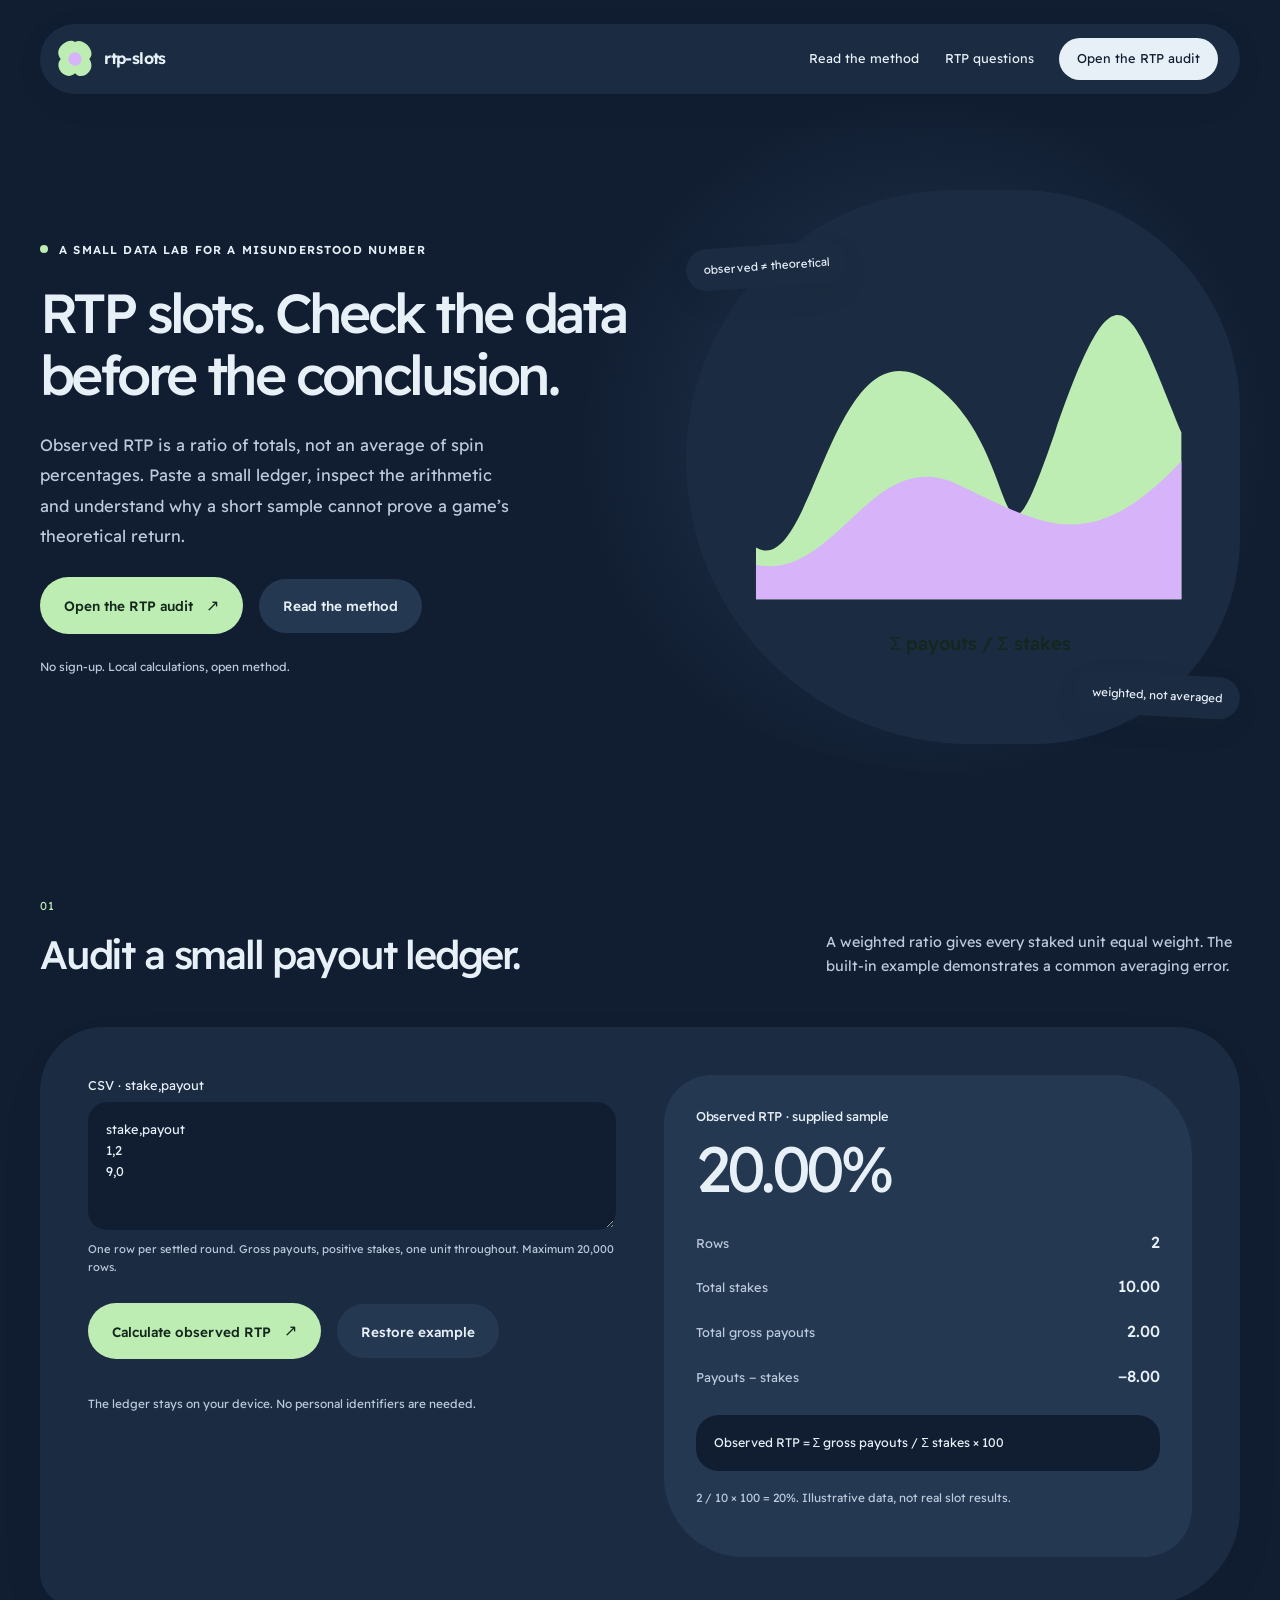
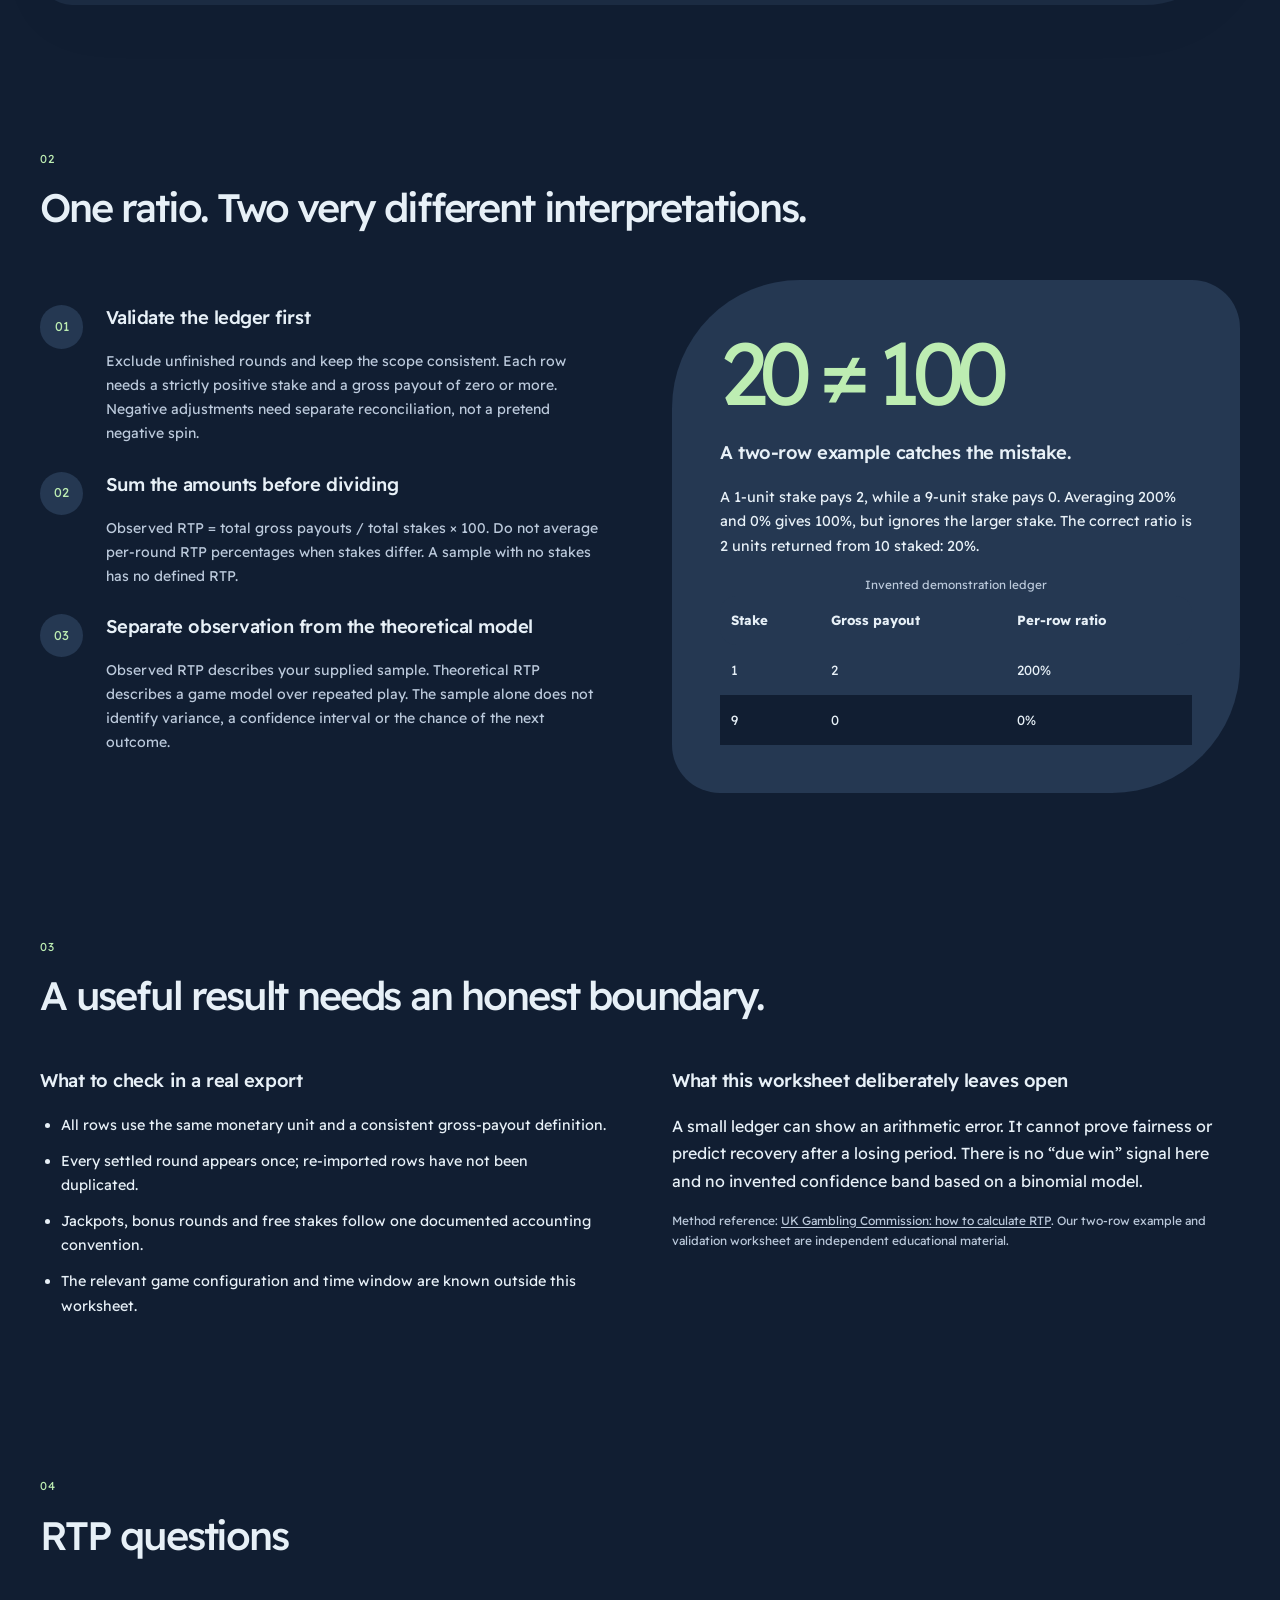
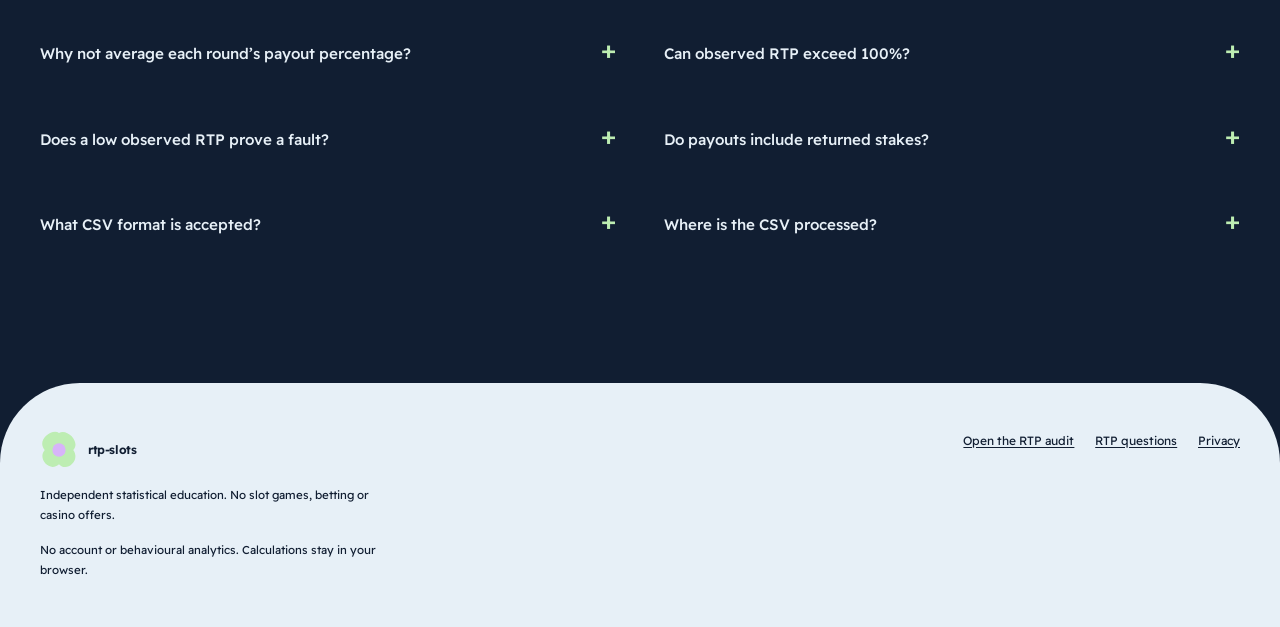
==== index.html @ 898cb37a "Publish reviewed single-page site with local tools and verification" ====
<!doctype html><html lang="en" dir="ltr"><head><meta charset="utf-8"><meta name="viewport" content="width=device-width,initial-scale=1"><meta http-equiv="Content-Security-Policy" content="default-src &#39;none&#39;; script-src &#39;self&#39; &#39;sha256-+g6lCMVVNf0YuOp+1z63fb2bAWwfDIw5YelXa33wxA0=&#39; &#39;sha256-7JOv/dy1oI9KAhmXcs/cuJYBUe6dp3w0Yilwftc6ogU=&#39;; style-src &#39;self&#39; &#39;unsafe-inline&#39;; img-src &#39;self&#39; data:; font-src &#39;self&#39;; connect-src &#39;none&#39;; frame-src https://playgama.com; base-uri &#39;none&#39;; form-action &#39;none&#39;; object-src &#39;none&#39;; upgrade-insecure-requests"><meta name="referrer" content="strict-origin-when-cross-origin"><title>RTP slots. Check the data before the conclusion.</title><meta name="description" content="Calculate observed slot RTP from stake and gross payout CSV data. A local weighted-return audit with validation, a worked example and clear limits."><meta name="robots" content="index,follow,max-image-preview:large"><meta name="theme-color" content="#111e32"><link rel="canonical" href="https://bonsaionlinecas-sys.github.io/rtp-slots/"><meta property="og:type" content="website"><meta property="og:title" content="RTP slots. Check the data before the conclusion."><meta property="og:description" content="Calculate observed slot RTP from stake and gross payout CSV data. A local weighted-return audit with validation, a worked example and clear limits."><meta property="og:url" content="https://bonsaionlinecas-sys.github.io/rtp-slots/"><meta property="og:site_name" content="rtp-slots"><meta property="og:locale" content="en"><meta property="og:image" content="https://bonsaionlinecas-sys.github.io/rtp-slots/assets/social.png"><meta property="og:image:width" content="1200"><meta property="og:image:height" content="630"><meta name="twitter:card" content="summary_large_image"><meta name="twitter:title" content="RTP slots. Check the data before the conclusion."><meta name="twitter:description" content="Calculate observed slot RTP from stake and gross payout CSV data. A local weighted-return audit with validation, a worked example and clear limits."><meta name="twitter:image" content="https://bonsaionlinecas-sys.github.io/rtp-slots/assets/social.png"><link rel="icon" type="image/svg+xml" href="./assets/icon.svg"><link rel="preload" href="./assets/readex-pro.ttf" as="font" type="font/ttf" crossorigin><link rel="stylesheet" href="./assets/style.css"><script type="application/ld+json">{"@context":"https://schema.org","@graph":[{"@type":"WebSite","@id":"https://bonsaionlinecas-sys.github.io/rtp-slots/#website","url":"https://bonsaionlinecas-sys.github.io/rtp-slots/","name":"rtp-slots","inLanguage":"en"},{"@type":"WebPage","@id":"https://bonsaionlinecas-sys.github.io/rtp-slots/#page","url":"https://bonsaionlinecas-sys.github.io/rtp-slots/","name":"RTP slots. Check the data before the conclusion.","description":"Calculate observed slot RTP from stake and gross payout CSV data. A local weighted-return audit with validation, a worked example and clear limits.","isPartOf":{"@id":"https://bonsaionlinecas-sys.github.io/rtp-slots/#website"},"inLanguage":"en","about":{"@type":"Thing","name":"RTP slots"}},{"@type":"FAQPage","@id":"https://bonsaionlinecas-sys.github.io/rtp-slots/#faq","url":"https://bonsaionlinecas-sys.github.io/rtp-slots/#faq","inLanguage":"en","mainEntity":[{"@type":"Question","name":"Why not average each round’s payout percentage?","acceptedAnswer":{"@type":"Answer","text":"Because stakes may differ. A 1-unit stake returning 2 and a 9-unit stake returning 0 produce an overall RTP of 2/10 = 20%. The unweighted average of 200% and 0% would incorrectly report 100%."}},{"@type":"Question","name":"Can observed RTP exceed 100%?","acceptedAnswer":{"@type":"Answer","text":"Yes. A sample can return more than was staked. That is an observed sample result and does not prove a game has a theoretical return above 100%."}},{"@type":"Question","name":"Does a low observed RTP prove a fault?","acceptedAnswer":{"@type":"Answer","text":"No. Sample size, payout variance, completeness and the applicable rules matter. This worksheet reports arithmetic only; it does not certify a game or estimate its underlying probability distribution."}},{"@type":"Question","name":"Do payouts include returned stakes?","acceptedAnswer":{"@type":"Answer","text":"Use gross payouts, including any returned stake where applicable. Mixing gross payouts and profit-only figures creates inconsistent results. Do not add deposits or withdrawals to this ledger."}},{"@type":"Question","name":"What CSV format is accepted?","acceptedAnswer":{"@type":"Answer","text":"The exact header is stake,payout followed by one positive stake and one non-negative gross payout per row. Use a period as the decimal separator and commas between fields. Quotes around fields are supported. Up to 20,000 rows and 1 MB of text."}},{"@type":"Question","name":"Where is the CSV processed?","acceptedAnswer":{"@type":"Answer","text":"Entirely in the browser. There is no file upload, account, analytics or transfer of your ledger. Do not include names or account identifiers; the tool only needs the two numeric columns."}}]}]}</script><script id="site-config" type="application/json">{"slug":"rtp-slots","type":"rtp","locale":"en-GB","rtl":false,"t":{"invalid":"Check the CSV: exact header stake,payout; two numbers per row; stake > 0; payout ≥ 0; decimal point; maximum 20,000 rows and 1 MB."}}</script><script type="module" src="./assets/app.mjs"></script></head><body class="theme-night"><a class="skip" href="#main">Skip to content</a><header class="site-header wrap"><div class="header-inner"><a class="brand" href="https://bonsaionlinecas-sys.github.io/rtp-slots/" aria-label="rtp-slots"><svg viewBox="0 0 40 40" aria-hidden="true"><path fill="var(--accent)" d="M20 2C29-3 43 12 35 20c8 11-7 24-15 15C10 44-3 29 5 20-4 10 12-3 20 2Z"/><circle cx="20" cy="20" r="7" fill="var(--pop)"/></svg><span dir="ltr">rtp-slots</span></a><nav aria-label="Navigation"><a href="#method">Read the method</a><a href="#faq">RTP questions</a><a href="#tool">Open the RTP audit</a></nav></div></header><main id="main" class="wrap"><section class="hero" aria-labelledby="page-title"><div class="hero-copy"><p class="eyebrow">A small data lab for a misunderstood number</p><h1 id="page-title">RTP slots. Check the data before the conclusion.</h1><p class="lead">Observed RTP is a ratio of totals, not an average of spin percentages. Paste a small ledger, inspect the arithmetic and understand why a short sample cannot prove a game’s theoretical return.</p><div class="actions"><a class="button" href="#tool">Open the RTP audit</a><a class="ghost" href="#method">Read the method</a></div><p class="micro hero-note">No sign-up. Local calculations, open method.</p></div><div class="hero-art"><svg class="orbit" viewBox="0 0 440 440" aria-hidden="true"><path class="petal" d="M30 270C-10 180 70 15 210 45S450 170 385 300S90 440 30 270Z"/><path fill="var(--accent)" d="M40 290C90 320 105 90 190 145S245 350 300 190S365 80 410 190L410 335H40Z"/><path fill="var(--pop)" d="M40 305C110 320 140 200 215 235S330 300 410 215L410 335H40Z"/><text class="digit" x="235" y="375" style="font-size:16px">Σ payouts / Σ stakes</text></svg><div class="art-label top">observed ≠ theoretical</div><div class="art-label bottom">weighted, not averaged</div></div></section><section class="section" id="tool"><div class="section-intro"><div><span class="section-no">01</span><h2>Audit a small payout ledger.</h2></div><p>A weighted ratio gives every staked unit equal weight. The built-in example demonstrates a common averaging error.</p></div><div class="workbench"><form id="rtp-form" class="tool-form"><label><span>CSV · stake,payout</span><textarea id="csv" name="csv" spellcheck="false" maxlength="1000000" aria-describedby="csv-hint">stake,payout
1,2
9,0</textarea><small id="csv-hint">One row per settled round. Gross payouts, positive stakes, one unit throughout. Maximum 20,000 rows.</small></label><div class="actions"><button class="button" type="submit">Calculate observed RTP</button><button class="ghost" id="csv-example" type="button">Restore example</button></div><p id="error" class="error" role="alert"></p><p class="micro">The ledger stays on your device. No personal identifiers are needed.</p></form><div class="result" aria-live="polite"><h3>Observed RTP · supplied sample</h3><div class="big-number" id="main-value">20.00%</div><dl id="result-ledger"><div><dt>Rows</dt><dd>2</dd></div><div><dt>Total stakes</dt><dd>10.00</dd></div><div><dt>Total gross payouts</dt><dd>2.00</dd></div><div><dt>Payouts − stakes</dt><dd>−8.00</dd></div></dl><div class="formula">Observed RTP = Σ gross payouts / Σ stakes × 100</div><p class="micro" id="result-note">2 / 10 × 100 = 20%. Illustrative data, not real slot results.</p></div></div></section><section class="section" id="method"><div class="section-intro"><div><span class="section-no">02</span><h2>One ratio. Two very different interpretations.</h2></div></div><div class="two-col"><ol class="step-list"><li><h3>Validate the ledger first</h3><p>Exclude unfinished rounds and keep the scope consistent. Each row needs a strictly positive stake and a gross payout of zero or more. Negative adjustments need separate reconciliation, not a pretend negative spin.</p></li><li><h3>Sum the amounts before dividing</h3><p>Observed RTP = total gross payouts / total stakes × 100. Do not average per-round RTP percentages when stakes differ. A sample with no stakes has no defined RTP.</p></li><li><h3>Separate observation from the theoretical model</h3><p>Observed RTP describes your supplied sample. Theoretical RTP describes a game model over repeated play. The sample alone does not identify variance, a confidence interval or the chance of the next outcome.</p></li></ol><aside class="editorial"><div class="quote-number">20 ≠ 100</div><h3>A two-row example catches the mistake.</h3><p>A 1-unit stake pays 2, while a 9-unit stake pays 0. Averaging 200% and 0% gives 100%, but ignores the larger stake. The correct ratio is 2 units returned from 10 staked: 20%.</p><div class="ledger"><table><caption class="micro">Invented demonstration ledger</caption><thead><tr><th>Stake</th><th>Gross payout</th><th>Per-row ratio</th></tr></thead><tbody><tr><td>1</td><td>2</td><td>200%</td></tr><tr><td>9</td><td>0</td><td>0%</td></tr></tbody></table></div></aside></div></section><section class="section" id="reading"><div class="section-intro"><div><span class="section-no">03</span><h2>A useful result needs an honest boundary.</h2></div></div><div class="two-col"><div><h3>What to check in a real export</h3><ul class="plain-list"><li>All rows use the same monetary unit and a consistent gross-payout definition.</li><li>Every settled round appears once; re-imported rows have not been duplicated.</li><li>Jackpots, bonus rounds and free stakes follow one documented accounting convention.</li><li>The relevant game configuration and time window are known outside this worksheet.</li></ul></div><div><h3>What this worksheet deliberately leaves open</h3><p>A small ledger can show an arithmetic error. It cannot prove fairness or predict recovery after a losing period. There is no “due win” signal here and no invented confidence band based on a binomial model.</p><p class="source">Method reference: <a href="https://www.gamblingcommission.gov.uk/authorities/codes-of-practice/guide/page/how-to-calculate-return-to-player-rtp" rel="noopener noreferrer">UK Gambling Commission: how to calculate RTP</a>. Our two-row example and validation worksheet are independent educational material.</p></div></div></section><section class="section" id="faq"><div class="section-intro"><div><span class="section-no">04</span><h2>RTP questions</h2></div></div><div class="faq-list"><details><summary>Why not average each round’s payout percentage?</summary><p>Because stakes may differ. A 1-unit stake returning 2 and a 9-unit stake returning 0 produce an overall RTP of 2/10 = 20%. The unweighted average of 200% and 0% would incorrectly report 100%.</p></details><details><summary>Can observed RTP exceed 100%?</summary><p>Yes. A sample can return more than was staked. That is an observed sample result and does not prove a game has a theoretical return above 100%.</p></details><details><summary>Does a low observed RTP prove a fault?</summary><p>No. Sample size, payout variance, completeness and the applicable rules matter. This worksheet reports arithmetic only; it does not certify a game or estimate its underlying probability distribution.</p></details><details><summary>Do payouts include returned stakes?</summary><p>Use gross payouts, including any returned stake where applicable. Mixing gross payouts and profit-only figures creates inconsistent results. Do not add deposits or withdrawals to this ledger.</p></details><details><summary>What CSV format is accepted?</summary><p>The exact header is stake,payout followed by one positive stake and one non-negative gross payout per row. Use a period as the decimal separator and commas between fields. Quotes around fields are supported. Up to 20,000 rows and 1 MB of text.</p></details><details><summary>Where is the CSV processed?</summary><p>Entirely in the browser. There is no file upload, account, analytics or transfer of your ledger. Do not include names or account identifiers; the tool only needs the two numeric columns.</p></details></div></section></main><footer class="site-footer"><div class="wrap footer-inner"><div><a class="brand" href="https://bonsaionlinecas-sys.github.io/rtp-slots/"><svg viewBox="0 0 40 40" aria-hidden="true"><path fill="var(--accent)" d="M20 2C29-3 43 12 35 20c8 11-7 24-15 15C10 44-3 29 5 20-4 10 12-3 20 2Z"/><circle cx="20" cy="20" r="7" fill="var(--pop)"/></svg><span dir="ltr">rtp-slots</span></a><p style="margin-top:1rem">Independent statistical education. No slot games, betting or casino offers.</p><p id="site-privacy">No account or behavioural analytics. Calculations stay in your browser.</p></div><div class="footer-links"><a href="#tool">Open the RTP audit</a><a href="#faq">RTP questions</a><a href="#site-privacy">Privacy</a></div></div></footer></body></html>
---- assets/style.css ----
@font-face{font-family:Readex;src:url('./readex-pro.ttf') format('truetype');font-weight:100 900;font-display:swap}
html,body{overflow-x:clip}.orbit .digit.center-digit,.orbit .digit[data-node=E]{fill:var(--ink)}#operations{white-space:pre-line}
:root{--paper:#f7f3ed;--ink:#242c29;--accent:#5838ac;--soft:#e2d8f7;--pop:#c8e77f;--panel:#fffdf8;--muted:#555d58;--on-accent:#fff;--radius:3.4rem}*{box-sizing:border-box}html{scroll-behavior:smooth;scroll-padding-top:7rem}body{margin:0;background:var(--paper);color:var(--ink);font-family:Readex,Arial,sans-serif;font-size:16px;line-height:1.7;overflow-wrap:anywhere}button,input,textarea,select{font:inherit}button,a,input,textarea,select{-webkit-tap-highlight-color:transparent}button,a{touch-action:manipulation}a{color:inherit;text-underline-offset:.2em}button{cursor:pointer}img,svg{max-width:100%}img{height:auto}button:disabled{cursor:default}input,textarea,select{width:100%;background:var(--paper);border:2px solid transparent;border-radius:1.2rem;padding:.9rem 1rem;color:var(--ink);min-height:3.2rem}input:focus,textarea:focus,select:focus{outline:3px solid var(--accent);outline-offset:3px}input[aria-invalid=true],textarea[aria-invalid=true]{border-color:#af173c}textarea{resize:vertical;min-height:8rem;line-height:1.65}a:focus-visible,button:focus-visible,summary:focus-visible{outline:3px solid var(--accent);outline-offset:5px}::selection{background:var(--pop);color:var(--ink)}[hidden]{display:none!important}.skip{position:fixed;top:0;inset-inline-start:1rem;z-index:30;background:var(--ink);color:var(--paper);padding:1rem;border-radius:0 0 1rem 1rem;transform:translateY(-120%)}.skip:focus{transform:none}.wrap{width:min(1280px,calc(100% - 5rem));margin-inline:auto}.site-header{padding-top:1.5rem;position:relative;z-index:10}.header-inner{display:flex;align-items:center;justify-content:space-between;gap:2rem;background:var(--panel);border-radius:4rem;padding:.85rem 1.4rem .85rem 1rem;box-shadow:0 8px 45px #1b232108}.brand{display:flex;align-items:center;gap:.65rem;text-decoration:none;font-size:1rem;letter-spacing:-.04em;font-weight:650;white-space:nowrap}.brand svg{width:38px;height:38px;flex:none}.site-header nav{display:flex;align-items:center;gap:1.6rem;font-size:.8rem}.site-header nav a{text-decoration:none}.site-header nav a:last-child{background:var(--ink);color:var(--paper);border-radius:3rem;padding:.65rem 1.1rem}.hero{position:relative;padding:6rem 0 5rem;display:grid;grid-template-columns:1.08fr 1fr;align-items:center;gap:3rem;isolation:isolate}.hero:before{content:'';position:absolute;width:58%;height:95%;inset-block-start:0;inset-inline-end:-2rem;background:var(--soft);border-radius:40% 60% 32% 68%/59% 39% 61% 41%;z-index:-1;transform:rotate(-7deg)}.eyebrow{font-size:.72rem;letter-spacing:.1em;text-transform:uppercase;font-weight:600;display:flex;gap:.7rem;align-items:center;margin:0 0 1.4rem}.eyebrow:before{content:'';width:.5rem;height:.5rem;background:var(--accent);border-radius:50%;flex:none}h1,h2,h3,p{margin-block-start:0}h1{font-weight:500;font-size:clamp(2.4rem,4.3vw,4.5rem);line-height:1.13;letter-spacing:-.065em;margin-bottom:1.5rem}h2{font-size:clamp(1.9rem,3.1vw,3.05rem);line-height:1.2;font-weight:500;letter-spacing:-.055em;margin-bottom:1rem}h3{font-size:1.15rem;line-height:1.45;font-weight:550;letter-spacing:-.025em}p{margin-bottom:1rem}.lead{font-size:1.03rem;color:var(--muted);max-width:48ch;line-height:1.85}.button,.ghost{display:inline-flex;justify-content:center;align-items:center;gap:.8rem;min-height:3.4rem;border-radius:4rem;padding:.9rem 1.5rem;text-decoration:none;border:0;font-size:.85rem;font-weight:550;transition:transform .18s,box-shadow .18s}.button{background:var(--accent);color:var(--on-accent)}.button:after{content:'↗';font-size:1.2em}.button:hover,.ghost:hover{transform:translateY(-2px);box-shadow:0 7px 20px #19272015}.ghost{background:var(--soft);color:var(--ink)}.actions{display:flex;align-items:center;flex-wrap:wrap;gap:1rem;margin-top:1.6rem}.micro{font-size:.74rem;color:var(--muted);line-height:1.8}.hero-note{margin-top:1.4rem;max-width:46ch}.hero-art{position:relative;min-height:360px;display:grid;place-items:center;direction:ltr}.orbit{width:100%;overflow:visible}.orbit .petal{fill:var(--panel);opacity:.68}.orbit .curve{fill:none;stroke:var(--accent);stroke-width:1.5;opacity:.3}.orbit .node{fill:var(--accent)}.orbit .digit{font:500 24px Readex,Arial;fill:var(--on-accent);text-anchor:middle;dominant-baseline:middle}.orbit .dot{fill:var(--pop)}.art-label{position:absolute;background:var(--panel);border-radius:2rem;padding:.7rem 1.1rem;font-size:.72rem;box-shadow:0 10px 35px #15231e0b;max-width:19rem}.art-label.top{top:10%;left:0;transform:rotate(-4deg)}.art-label.bottom{bottom:5%;right:0;transform:rotate(3deg)}.section{padding-block:4.5rem;scroll-margin-top:4rem}.section-intro{display:flex;align-items:flex-end;justify-content:space-between;gap:2rem;margin-bottom:2rem}.section-intro p{max-width:46ch;font-size:.9rem;color:var(--muted)}.section-no{color:var(--accent);font-size:.72rem;display:block;margin-bottom:1rem;letter-spacing:.12em}.workbench{background:var(--panel);border-radius:4rem 4rem 6rem 2rem;padding:3rem;display:grid;grid-template-columns:1fr 1fr;gap:3rem;box-shadow:0 20px 70px #1b232106}.tool-form{align-self:start}.tool-form .fields{display:grid;grid-template-columns:1fr 1fr;gap:1rem}label{display:block;font-size:.8rem;line-height:1.6}label span{display:block;margin-bottom:.45rem}label small{display:block;color:var(--muted);font-size:.7rem;margin-top:.35rem}.wide{grid-column:1/-1}.tool-form>label{margin-bottom:1.2rem}.error{color:#a3153c;font-size:.83rem;min-height:1.6em;margin-top:.8rem;margin-bottom:0}.result{background:var(--soft);border-radius:3rem 5rem 3rem 5rem;padding:2rem;align-self:stretch;min-width:0}.result h3{font-size:.8rem;font-weight:450;margin-bottom:.5rem}.big-number{font-size:clamp(2.6rem,5vw,4.8rem);line-height:1.1;letter-spacing:-.07em;margin-bottom:1rem;font-variant-numeric:tabular-nums}.result dl{margin:0}.result dl>div{display:flex;justify-content:space-between;align-items:baseline;gap:1rem;padding-block:.55rem}.result dt{font-size:.8rem;color:var(--muted)}.result dd{margin:0;font-variant-numeric:tabular-nums;font-weight:500}.result .orbit{height:260px}.map-values{display:flex;flex-wrap:wrap;gap:.45rem;justify-content:center;font-size:.72rem}.map-values span{border-radius:2rem;background:var(--panel);padding:.35rem .6rem}.formula{font-size:.78rem;background:var(--paper);border-radius:1.4rem;padding:1.1rem;margin-block:1rem;direction:ltr;text-align:start;font-variant-numeric:tabular-nums}.formula code{font:inherit}.step-list{list-style:none;padding:0;margin:0;counter-reset:step}.step-list li{counter-increment:step;position:relative;padding-inline-start:4.1rem;margin-block:1.6rem}.step-list li:before{content:counter(step,decimal-leading-zero);position:absolute;inset-inline-start:0;top:0;font-size:.8rem;background:var(--soft);border-radius:50%;width:2.7rem;height:2.7rem;display:grid;place-items:center;color:var(--accent)}.step-list p{font-size:.88rem;color:var(--muted);max-width:60ch}.two-col{display:grid;grid-template-columns:1fr 1fr;gap:4rem;align-items:start}.editorial{background:var(--soft);border-radius:8rem 3rem 8rem 3rem;padding:3rem;position:relative}.editorial .quote-number{font-size:5.5rem;line-height:1;letter-spacing:-.1em;color:var(--accent);margin-bottom:1.5rem}.editorial p{font-size:.9rem}.plain-list{padding-inline-start:1.3rem;font-size:.9rem}.plain-list li{margin-bottom:.7rem}.meanings{display:grid;grid-template-columns:repeat(3,1fr);gap:0 2rem}.meaning{padding-block:1.2rem;display:grid;grid-template-columns:2.4rem 1fr;column-gap:.7rem}.meaning b{font-weight:450;font-size:1.5rem;color:var(--accent)}.meaning h3{font-size:.9rem;margin:.2rem 0 .5rem}.meaning p{font-size:.76rem;color:var(--muted);margin:0}.note-panel{border-radius:4rem;background:var(--soft);padding:2.5rem;margin-top:2rem;display:grid;grid-template-columns:1fr 1.3fr;gap:2rem}.note-panel h3{font-size:1.5rem}.note-panel textarea{background:var(--panel)}.disclosure{font-size:.8rem;background:var(--panel);border-radius:1.5rem;padding:1rem 1.3rem;line-height:1.8;margin-top:1.3rem}.faq-list{display:grid;grid-template-columns:1fr 1fr;gap:0 3rem}.faq-list details{padding:1.3rem 0}.faq-list summary{cursor:pointer;font-size:.95rem;font-weight:500;list-style:none;display:flex;justify-content:space-between;gap:1rem;align-items:baseline}.faq-list summary:after{content:'+';color:var(--accent);font-size:1.6rem}.faq-list details[open] summary:after{content:'−'}.faq-list details p{font-size:.86rem;color:var(--muted);padding-top:1rem;max-width:65ch}.site-footer{background:var(--ink);color:var(--paper);border-radius:5rem 5rem 0 0;padding:3rem 0 2rem;margin-top:3rem}.footer-inner{display:flex;justify-content:space-between;align-items:start;gap:2rem}.site-footer p{font-size:.72rem;max-width:52ch;color:var(--paper)}.site-footer a{font-size:.75rem}.footer-links{display:flex;gap:1.3rem;flex-wrap:wrap}.source{font-size:.75rem;color:var(--muted)}.ledger{overflow-x:auto}.ledger table{width:100%;border-collapse:collapse;font-size:.83rem}.ledger th,.ledger td{padding:.85rem .7rem;text-align:start}.ledger thead{background:var(--soft)}.ledger th:first-child{border-radius:1rem 0 0 1rem}.ledger th:last-child{border-radius:0 1rem 1rem 0}.ledger tr:nth-child(even) td{background:var(--paper)}.meter{height:14px;border-radius:2rem;background:var(--panel);overflow:hidden;margin:1.7rem 0 .8rem;direction:ltr}.meter span{height:100%;display:block;background:var(--accent);border-radius:2rem;max-width:100%}.ribbon-chart{width:100%;margin-top:1rem}.ribbon-chart path{fill:var(--accent)}.ribbon-chart .light{fill:var(--soft)}.rtp-history{max-height:14rem;overflow:auto;font-size:.75rem}.rtp-history li{margin-bottom:.4rem}.game-hero{position:relative;display:grid;grid-template-columns:1fr 1fr;gap:1rem;transform:rotate(-6deg);padding:2rem}.game-hero img{width:100%;aspect-ratio:1/1;object-fit:cover;border-radius:40% 45% 45% 35%;box-shadow:0 20px 45px #1b232120}.game-hero img:nth-child(2){transform:translateY(2rem) rotate(12deg);border-radius:50%}.game-hero img:nth-child(3){transform:translateY(-.5rem) rotate(6deg);border-radius:50%}.game-hero img:nth-child(4){transform:translateY(1.5rem) rotate(-7deg)}.catalog-tools{display:grid;grid-template-columns:1.6fr 1fr auto;gap:1rem;align-items:end;padding:1.5rem;border-radius:2rem;background:var(--panel);margin-bottom:1.5rem}.catalog-tools button[aria-pressed=true]{background:var(--accent);color:var(--on-accent)}.catalog-count{font-size:.8rem;margin:1.5rem .5rem;color:var(--muted)}.games-grid{display:grid;grid-template-columns:repeat(4,1fr);gap:1.6rem 1.2rem;list-style:none;margin:0;padding:0}.game-card{position:relative;min-width:0}.game-cover{width:100%;padding:0;border:0;background:var(--soft);border-radius:2rem 3rem 2rem 2rem;overflow:hidden;display:block;aspect-ratio:4/3;transition:transform .2s}.game-card:nth-child(3n) .game-cover{border-radius:3rem 2rem 3rem 2rem}.game-cover img{width:100%;height:100%;object-fit:cover;transition:transform .25s}.game-cover:hover img{transform:scale(1.04)}.game-card h3{font-size:.8rem;line-height:1.45;margin:.7rem 2.3rem .2rem .2rem;direction:ltr}.game-card p{font-size:.66rem;margin-inline:.2rem;color:var(--muted)}.favorite{position:absolute;inset-inline-end:.5rem;bottom:.7rem;border:0;border-radius:50%;width:2rem;height:2rem;background:var(--panel);color:var(--ink);font-size:1.25rem;display:grid;place-items:center}.favorite[aria-pressed=true]{background:var(--accent);color:var(--on-accent)}.catalog-more{display:block;margin:2.3rem auto 0}.player{border-radius:3rem;background:var(--ink);color:var(--paper);padding:1.5rem;margin-bottom:2rem}.player-top{display:flex;justify-content:space-between;gap:1rem;align-items:center;margin-bottom:1rem}.player h3{margin:0;font-size:1rem}.player iframe{width:100%;height:min(70vh,650px);border:0;border-radius:1.4rem;background:#111}.player p{font-size:.75rem;margin:1rem .5rem 0}.memory-board{display:grid;grid-template-columns:repeat(4,1fr);gap:.5rem;max-width:26rem;margin:1rem auto}.memory-cell{border:0;border-radius:35% 45% 30% 40%;aspect-ratio:1/1;background:var(--accent);color:var(--on-accent);font-size:1.8rem;min-height:3rem}.memory-cell[data-open=true]{background:var(--panel);color:var(--ink)}.memory-cell:disabled{opacity:.7}.memory-score{text-align:center;font-size:.8rem}.theme-lilac{--paper:#f6f2fa;--ink:#29213f;--accent:#5a3c92;--soft:#e3d9f2;--pop:#d1ed9c;--panel:#fffdfd;--muted:#61556e}.theme-sage{--paper:#f4f3e9;--ink:#263b32;--accent:#3b6350;--soft:#dbe7d2;--pop:#edb798;--panel:#fffef9;--muted:#536256}.theme-cobalt{--paper:#f4f2ec;--ink:#192c5b;--accent:#2b49bc;--soft:#dbe3ff;--pop:#ffbc85;--panel:#fffdf6;--muted:#4b587b}.theme-play{--paper:#fff5e5;--ink:#262c33;--accent:#9c3a15;--soft:#ffcf9d;--pop:#c4ed7d;--panel:#fffdf5;--muted:#6d5146}.theme-apricot{--paper:#f7f0e8;--ink:#382922;--accent:#984626;--soft:#f4d3ba;--pop:#b5cdad;--panel:#fffdf7;--muted:#705a4d}.theme-mint{--paper:#edf2eb;--ink:#183b32;--accent:#1d5d48;--soft:#d0e5d2;--pop:#ead398;--panel:#fbfff5;--muted:#4b6557}.theme-rose{--paper:#fbf0ee;--ink:#4b2838;--accent:#914166;--soft:#eed2dc;--pop:#d3dfac;--panel:#fffaf7;--muted:#74545f}.theme-night{--paper:#111e32;--ink:#e7f0f7;--accent:#bdedb2;--soft:#253852;--pop:#d7b4f9;--panel:#1b2b42;--muted:#bbc9db;--on-accent:#14271d}.theme-aqua{--paper:#f1f7f0;--ink:#183e41;--accent:#126365;--soft:#c9e8db;--pop:#ffc294;--panel:#fffef4;--muted:#49666a}.theme-sage .hero:before{border-radius:60% 40% 70% 30%/30% 60% 40% 70%;transform:rotate(8deg)}.theme-cobalt .hero:before{border-radius:60% 30% 50% 30%/40% 60% 25% 55%;background:var(--pop);transform:rotate(-10deg)}.theme-rose .hero:before{border-radius:55% 45% 70% 30%/55% 70% 30% 45%;transform:rotate(12deg)}.theme-night .hero:before{background:radial-gradient(ellipse,var(--soft),transparent 70%)}.theme-night .hero-art{background:var(--panel);border-radius:55% 45% 42% 58%;padding:1.5rem}.theme-play .hero,.theme-aqua .hero{padding-top:4rem}.theme-play h1{font-size:clamp(2.6rem,4.5vw,4.8rem)}[dir=rtl] h1,[dir=rtl] h2,[dir=rtl] h3{letter-spacing:-.045em}[dir=rtl] h1{line-height:1.5;font-size:clamp(2.2rem,3.9vw,4.1rem)}[dir=rtl] .eyebrow{letter-spacing:0}[dir=rtl] .button:after{content:'↖'}[dir=rtl] .hero:before{transform:rotate(8deg)}[dir=rtl] .game-card h3{margin:.7rem .2rem .2rem 2.3rem}[dir=rtl] .step-list li:before{content:counter(step,decimal)}.js-only{display:none}.js .js-only{display:block}.js .no-js{display:none}.no-js{font-size:.8rem;color:var(--muted)}
@media(min-width:1500px){.hero{padding-block:7rem}.hero-art{min-height:430px}}@media(max-width:1000px){.wrap{width:calc(100% - 3rem)}.hero{gap:1.5rem;padding-top:4rem}.hero-art{min-height:300px}.site-header nav{gap:.9rem}.workbench{padding:2rem;gap:2rem}.games-grid{grid-template-columns:repeat(3,1fr)}.two-col{gap:2rem}.meanings{grid-template-columns:1fr 1fr}.art-label{font-size:.6rem}}@media(max-width:720px){html{scroll-padding-top:1rem}.wrap{width:calc(100% - 2rem)}.site-header{padding-top:.8rem}.header-inner{padding:.65rem 1rem;gap:1rem}.brand{font-size:.8rem}.brand svg{width:30px;height:30px}.site-header nav a{display:none}.site-header nav a:last-child{display:block;font-size:.65rem;padding:.55rem .8rem}.hero{grid-template-columns:1fr;padding:3.5rem 0 2rem;gap:1rem}.hero:before{width:100%;height:53%;inset-block-start:auto;bottom:0;inset-inline-end:0}.hero h1{max-width:15ch;font-size:2.65rem}.hero .lead{font-size:.95rem}.hero-art{width:min(100%,430px);margin:auto;min-height:300px}.art-label.top{top:4%;left:2%}.art-label.bottom{bottom:4%;right:2%}.section{padding-block:3rem}.section-intro{display:block;margin-bottom:1.5rem}.section-intro p{margin-top:1rem}.workbench{grid-template-columns:1fr;padding:1.5rem;border-radius:2.5rem 2.5rem 4rem 2rem;gap:1.5rem}.result{border-radius:2rem 3.5rem 2rem 3.5rem;padding:1.5rem}.two-col,.note-panel,.faq-list{grid-template-columns:1fr;gap:1.5rem}.editorial{padding:2rem;border-radius:4rem 2rem 4rem 2rem}.meanings{gap:0 1rem}.meaning{grid-template-columns:1.6rem 1fr;gap:.6rem}.meaning p{font-size:.72rem}.note-panel{padding:1.7rem;border-radius:2.5rem}.footer-inner{display:block}.footer-links{margin-top:1.5rem}.site-footer{border-radius:3rem 3rem 0 0;padding-top:2.5rem}.catalog-tools{grid-template-columns:1fr 1fr;padding:1rem}.catalog-tools label:first-child{grid-column:1/-1}.catalog-tools .ghost{padding:.7rem;font-size:.7rem}.games-grid{grid-template-columns:1fr 1fr;gap:1.5rem .8rem}.game-cover{border-radius:1.5rem 2rem 1.5rem 1.5rem}.game-card h3{font-size:.72rem}.game-card p{font-size:.6rem}.game-hero{padding:1rem;max-width:380px}.game-hero img{max-height:150px}.player{border-radius:2rem;padding:1rem}.player iframe{height:65vh}.player-top{flex-wrap:wrap}.tool-form .fields{gap:.8rem}label{font-size:.73rem}.hero-note{font-size:.7rem}[dir=rtl] .hero h1{font-size:2.4rem;max-width:100%}}@media(max-width:380px){.wrap{width:calc(100% - 1.4rem)}.brand{font-size:.7rem}.site-header nav a:last-child{font-size:.6rem}.tool-form .fields{grid-template-columns:1fr}.hero h1{font-size:2.3rem}.meanings{grid-template-columns:1fr}.workbench{padding:1.1rem}.result{padding:1.2rem}.catalog-tools{grid-template-columns:1fr}.catalog-tools label:first-child{grid-column:auto}.game-card h3{font-size:.66rem}.art-label{font-size:.55rem}}
@media(prefers-reduced-motion:reduce){html{scroll-behavior:auto}*,*:before,*:after{animation:none!important;transition:none!important}}@media print{body{background:#fff!important;color:#111!important;font-size:11pt}.site-header,.hero,.site-footer,.actions,.js-only,.catalog-tools,.games-grid,.player,.memory-board,.skip{display:none!important}.wrap{width:100%}.section{padding:1rem 0;break-inside:avoid}.workbench,.two-col,.note-panel{display:block;background:#fff;padding:0}.result{background:#fff;color:#111;padding:1rem}.result .orbit{max-width:300px}.section-intro{display:block}.meanings{display:block}.faq-list{display:block}.faq-list details p{display:block}.meaning{display:inline-block;vertical-align:top;width:48%}.error{display:none}.formula{background:#eee}.big-number{font-size:30pt}.hero-art{display:none}a{color:#111;text-decoration:none}input,textarea,select{border:1px solid #ddd}h2{font-size:22pt}.note-panel textarea{min-height:6rem}}
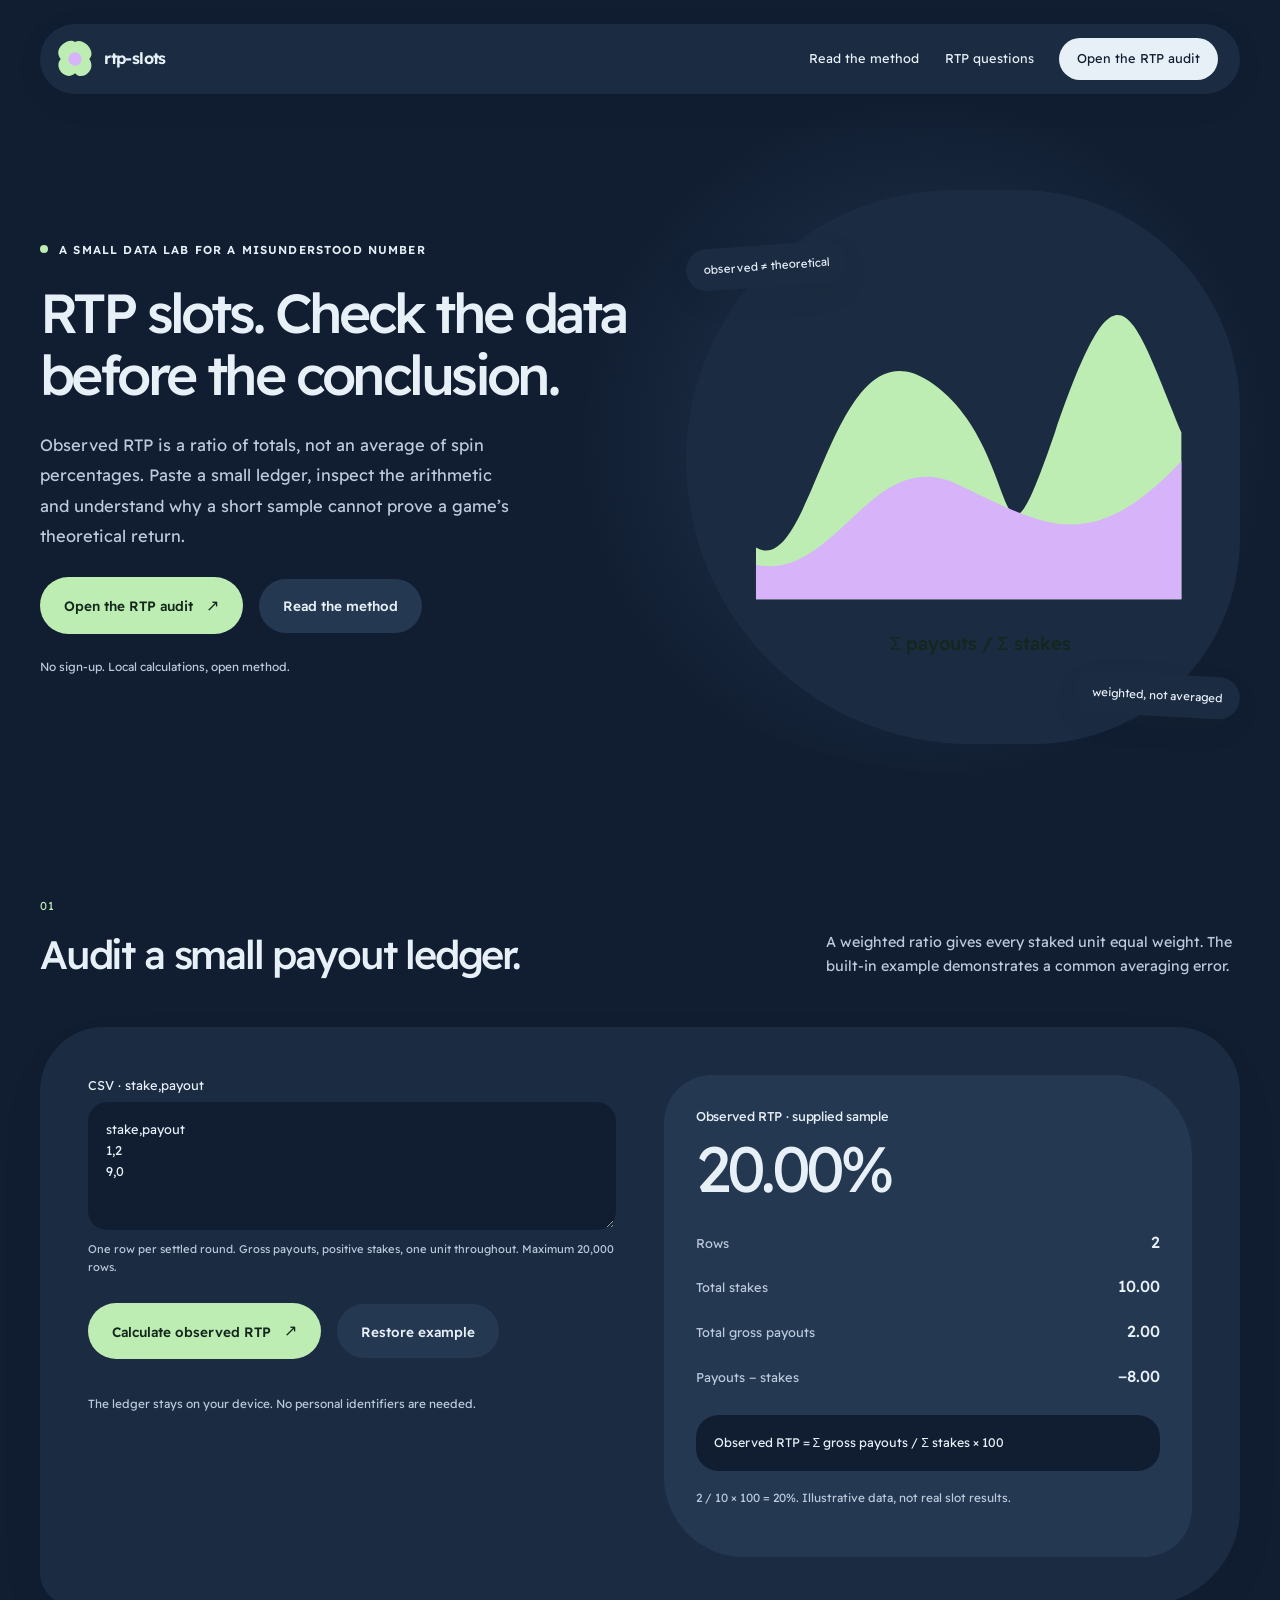
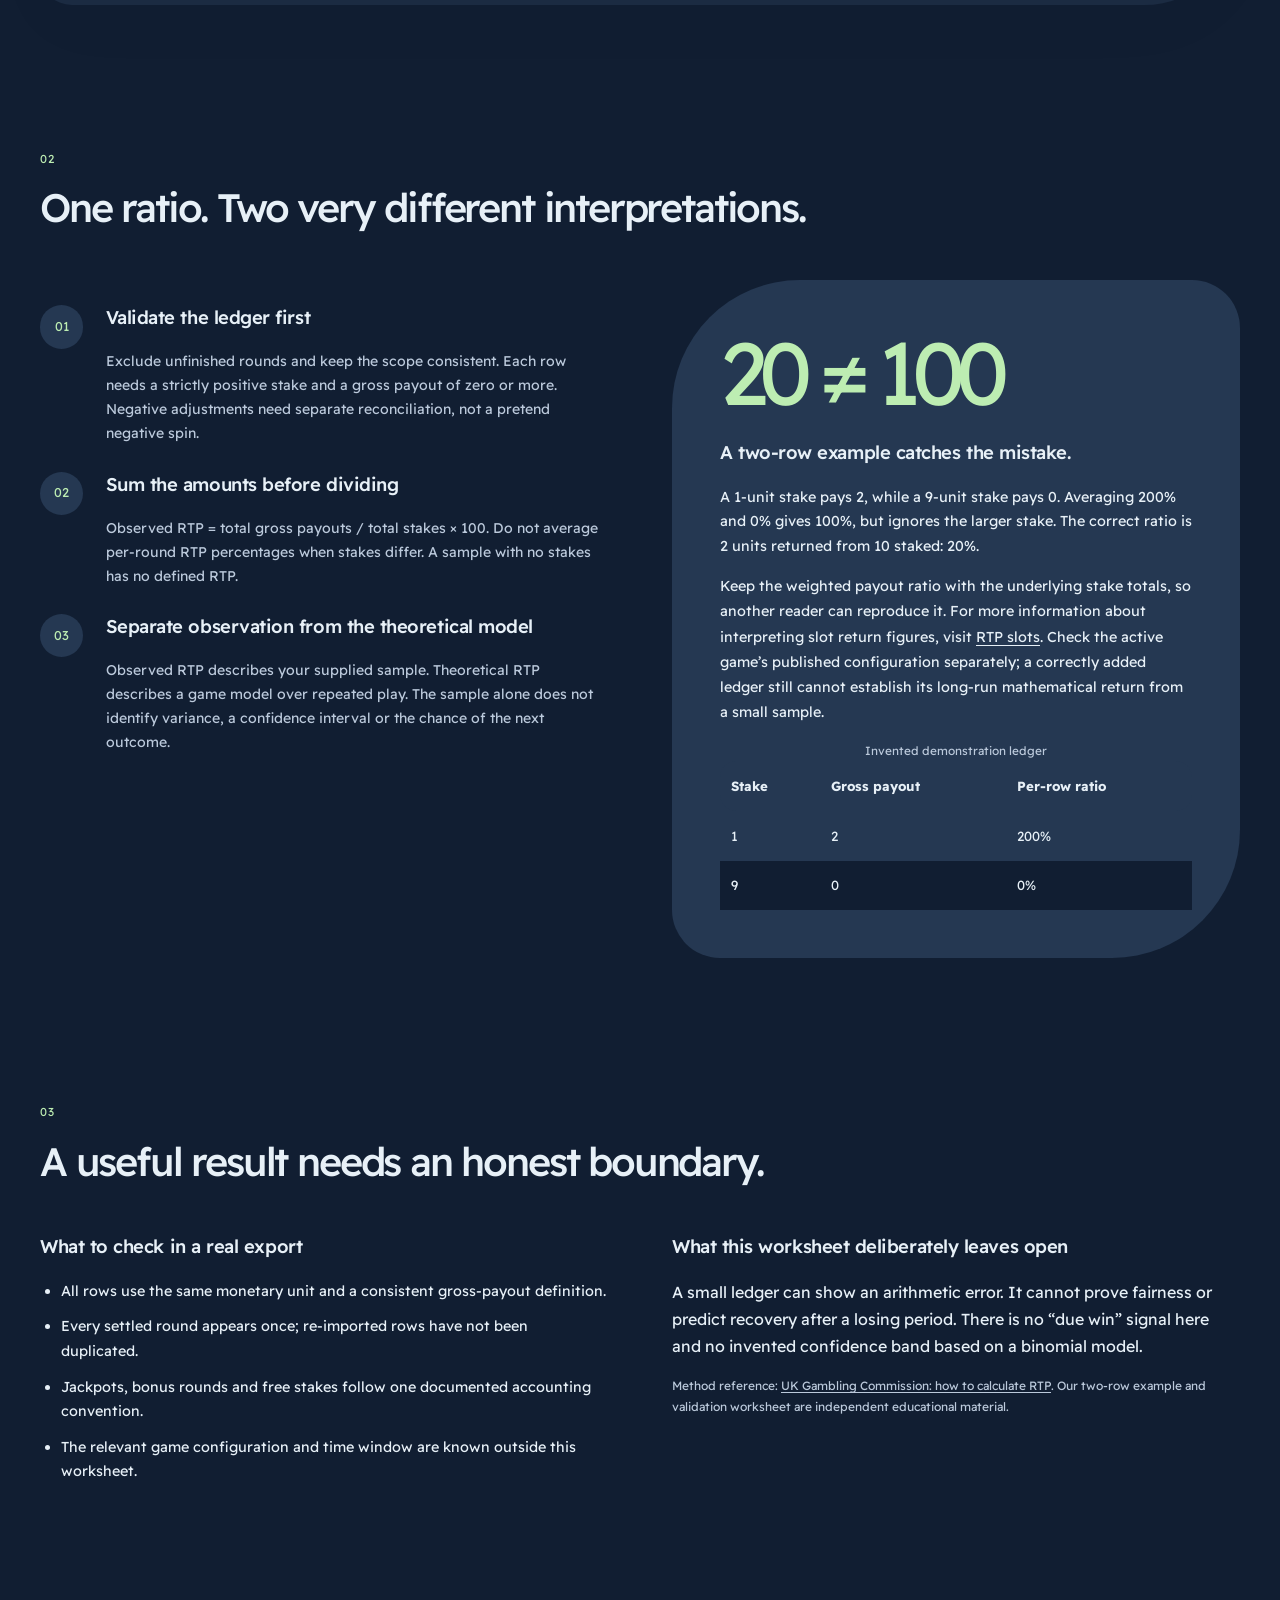
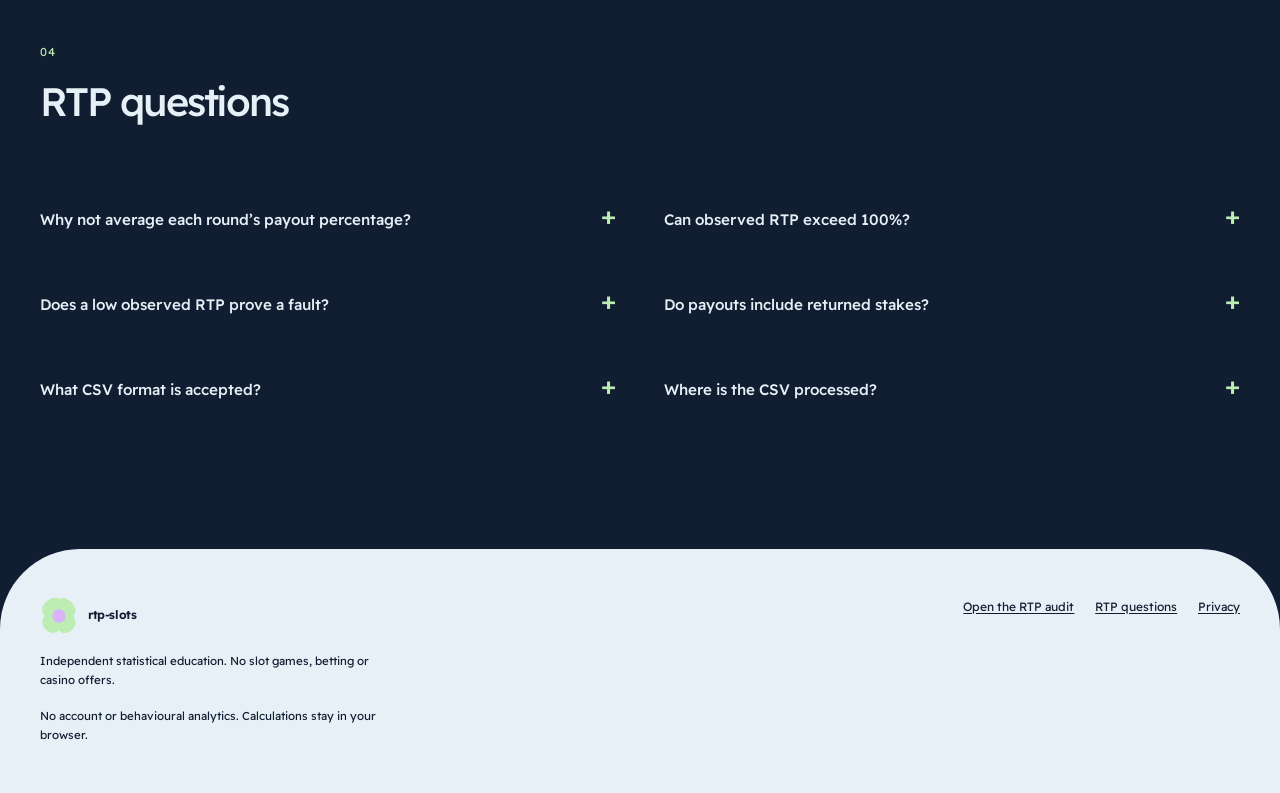
==== commit ef33bf62: "Add unique contextual main-project reference" ====
--- a/index.html
+++ b/index.html
@@ -1,3 +1,4 @@
 <!doctype html><html lang="en" dir="ltr"><head><meta charset="utf-8"><meta name="viewport" content="width=device-width,initial-scale=1"><meta http-equiv="Content-Security-Policy" content="default-src &#39;none&#39;; script-src &#39;self&#39; &#39;sha256-+g6lCMVVNf0YuOp+1z63fb2bAWwfDIw5YelXa33wxA0=&#39; &#39;sha256-7JOv/dy1oI9KAhmXcs/cuJYBUe6dp3w0Yilwftc6ogU=&#39;; style-src &#39;self&#39; &#39;unsafe-inline&#39;; img-src &#39;self&#39; data:; font-src &#39;self&#39;; connect-src &#39;none&#39;; frame-src https://playgama.com; base-uri &#39;none&#39;; form-action &#39;none&#39;; object-src &#39;none&#39;; upgrade-insecure-requests"><meta name="referrer" content="strict-origin-when-cross-origin"><title>RTP slots. Check the data before the conclusion.</title><meta name="description" content="Calculate observed slot RTP from stake and gross payout CSV data. A local weighted-return audit with validation, a worked example and clear limits."><meta name="robots" content="index,follow,max-image-preview:large"><meta name="theme-color" content="#111e32"><link rel="canonical" href="https://bonsaionlinecas-sys.github.io/rtp-slots/"><meta property="og:type" content="website"><meta property="og:title" content="RTP slots. Check the data before the conclusion."><meta property="og:description" content="Calculate observed slot RTP from stake and gross payout CSV data. A local weighted-return audit with validation, a worked example and clear limits."><meta property="og:url" content="https://bonsaionlinecas-sys.github.io/rtp-slots/"><meta property="og:site_name" content="rtp-slots"><meta property="og:locale" content="en"><meta property="og:image" content="https://bonsaionlinecas-sys.github.io/rtp-slots/assets/social.png"><meta property="og:image:width" content="1200"><meta property="og:image:height" content="630"><meta name="twitter:card" content="summary_large_image"><meta name="twitter:title" content="RTP slots. Check the data before the conclusion."><meta name="twitter:description" content="Calculate observed slot RTP from stake and gross payout CSV data. A local weighted-return audit with validation, a worked example and clear limits."><meta name="twitter:image" content="https://bonsaionlinecas-sys.github.io/rtp-slots/assets/social.png"><link rel="icon" type="image/svg+xml" href="./assets/icon.svg"><link rel="preload" href="./assets/readex-pro.ttf" as="font" type="font/ttf" crossorigin><link rel="stylesheet" href="./assets/style.css"><script type="application/ld+json">{"@context":"https://schema.org","@graph":[{"@type":"WebSite","@id":"https://bonsaionlinecas-sys.github.io/rtp-slots/#website","url":"https://bonsaionlinecas-sys.github.io/rtp-slots/","name":"rtp-slots","inLanguage":"en"},{"@type":"WebPage","@id":"https://bonsaionlinecas-sys.github.io/rtp-slots/#page","url":"https://bonsaionlinecas-sys.github.io/rtp-slots/","name":"RTP slots. Check the data before the conclusion.","description":"Calculate observed slot RTP from stake and gross payout CSV data. A local weighted-return audit with validation, a worked example and clear limits.","isPartOf":{"@id":"https://bonsaionlinecas-sys.github.io/rtp-slots/#website"},"inLanguage":"en","about":{"@type":"Thing","name":"RTP slots"}},{"@type":"FAQPage","@id":"https://bonsaionlinecas-sys.github.io/rtp-slots/#faq","url":"https://bonsaionlinecas-sys.github.io/rtp-slots/#faq","inLanguage":"en","mainEntity":[{"@type":"Question","name":"Why not average each round’s payout percentage?","acceptedAnswer":{"@type":"Answer","text":"Because stakes may differ. A 1-unit stake returning 2 and a 9-unit stake returning 0 produce an overall RTP of 2/10 = 20%. The unweighted average of 200% and 0% would incorrectly report 100%."}},{"@type":"Question","name":"Can observed RTP exceed 100%?","acceptedAnswer":{"@type":"Answer","text":"Yes. A sample can return more than was staked. That is an observed sample result and does not prove a game has a theoretical return above 100%."}},{"@type":"Question","name":"Does a low observed RTP prove a fault?","acceptedAnswer":{"@type":"Answer","text":"No. Sample size, payout variance, completeness and the applicable rules matter. This worksheet reports arithmetic only; it does not certify a game or estimate its underlying probability distribution."}},{"@type":"Question","name":"Do payouts include returned stakes?","acceptedAnswer":{"@type":"Answer","text":"Use gross payouts, including any returned stake where applicable. Mixing gross payouts and profit-only figures creates inconsistent results. Do not add deposits or withdrawals to this ledger."}},{"@type":"Question","name":"What CSV format is accepted?","acceptedAnswer":{"@type":"Answer","text":"The exact header is stake,payout followed by one positive stake and one non-negative gross payout per row. Use a period as the decimal separator and commas between fields. Quotes around fields are supported. Up to 20,000 rows and 1 MB of text."}},{"@type":"Question","name":"Where is the CSV processed?","acceptedAnswer":{"@type":"Answer","text":"Entirely in the browser. There is no file upload, account, analytics or transfer of your ledger. Do not include names or account identifiers; the tool only needs the two numeric columns."}}]}]}</script><script id="site-config" type="application/json">{"slug":"rtp-slots","type":"rtp","locale":"en-GB","rtl":false,"t":{"invalid":"Check the CSV: exact header stake,payout; two numbers per row; stake > 0; payout ≥ 0; decimal point; maximum 20,000 rows and 1 MB."}}</script><script type="module" src="./assets/app.mjs"></script></head><body class="theme-night"><a class="skip" href="#main">Skip to content</a><header class="site-header wrap"><div class="header-inner"><a class="brand" href="https://bonsaionlinecas-sys.github.io/rtp-slots/" aria-label="rtp-slots"><svg viewBox="0 0 40 40" aria-hidden="true"><path fill="var(--accent)" d="M20 2C29-3 43 12 35 20c8 11-7 24-15 15C10 44-3 29 5 20-4 10 12-3 20 2Z"/><circle cx="20" cy="20" r="7" fill="var(--pop)"/></svg><span dir="ltr">rtp-slots</span></a><nav aria-label="Navigation"><a href="#method">Read the method</a><a href="#faq">RTP questions</a><a href="#tool">Open the RTP audit</a></nav></div></header><main id="main" class="wrap"><section class="hero" aria-labelledby="page-title"><div class="hero-copy"><p class="eyebrow">A small data lab for a misunderstood number</p><h1 id="page-title">RTP slots. Check the data before the conclusion.</h1><p class="lead">Observed RTP is a ratio of totals, not an average of spin percentages. Paste a small ledger, inspect the arithmetic and understand why a short sample cannot prove a game’s theoretical return.</p><div class="actions"><a class="button" href="#tool">Open the RTP audit</a><a class="ghost" href="#method">Read the method</a></div><p class="micro hero-note">No sign-up. Local calculations, open method.</p></div><div class="hero-art"><svg class="orbit" viewBox="0 0 440 440" aria-hidden="true"><path class="petal" d="M30 270C-10 180 70 15 210 45S450 170 385 300S90 440 30 270Z"/><path fill="var(--accent)" d="M40 290C90 320 105 90 190 145S245 350 300 190S365 80 410 190L410 335H40Z"/><path fill="var(--pop)" d="M40 305C110 320 140 200 215 235S330 300 410 215L410 335H40Z"/><text class="digit" x="235" y="375" style="font-size:16px">Σ payouts / Σ stakes</text></svg><div class="art-label top">observed ≠ theoretical</div><div class="art-label bottom">weighted, not averaged</div></div></section><section class="section" id="tool"><div class="section-intro"><div><span class="section-no">01</span><h2>Audit a small payout ledger.</h2></div><p>A weighted ratio gives every staked unit equal weight. The built-in example demonstrates a common averaging error.</p></div><div class="workbench"><form id="rtp-form" class="tool-form"><label><span>CSV · stake,payout</span><textarea id="csv" name="csv" spellcheck="false" maxlength="1000000" aria-describedby="csv-hint">stake,payout
 1,2
-9,0</textarea><small id="csv-hint">One row per settled round. Gross payouts, positive stakes, one unit throughout. Maximum 20,000 rows.</small></label><div class="actions"><button class="button" type="submit">Calculate observed RTP</button><button class="ghost" id="csv-example" type="button">Restore example</button></div><p id="error" class="error" role="alert"></p><p class="micro">The ledger stays on your device. No personal identifiers are needed.</p></form><div class="result" aria-live="polite"><h3>Observed RTP · supplied sample</h3><div class="big-number" id="main-value">20.00%</div><dl id="result-ledger"><div><dt>Rows</dt><dd>2</dd></div><div><dt>Total stakes</dt><dd>10.00</dd></div><div><dt>Total gross payouts</dt><dd>2.00</dd></div><div><dt>Payouts − stakes</dt><dd>−8.00</dd></div></dl><div class="formula">Observed RTP = Σ gross payouts / Σ stakes × 100</div><p class="micro" id="result-note">2 / 10 × 100 = 20%. Illustrative data, not real slot results.</p></div></div></section><section class="section" id="method"><div class="section-intro"><div><span class="section-no">02</span><h2>One ratio. Two very different interpretations.</h2></div></div><div class="two-col"><ol class="step-list"><li><h3>Validate the ledger first</h3><p>Exclude unfinished rounds and keep the scope consistent. Each row needs a strictly positive stake and a gross payout of zero or more. Negative adjustments need separate reconciliation, not a pretend negative spin.</p></li><li><h3>Sum the amounts before dividing</h3><p>Observed RTP = total gross payouts / total stakes × 100. Do not average per-round RTP percentages when stakes differ. A sample with no stakes has no defined RTP.</p></li><li><h3>Separate observation from the theoretical model</h3><p>Observed RTP describes your supplied sample. Theoretical RTP describes a game model over repeated play. The sample alone does not identify variance, a confidence interval or the chance of the next outcome.</p></li></ol><aside class="editorial"><div class="quote-number">20 ≠ 100</div><h3>A two-row example catches the mistake.</h3><p>A 1-unit stake pays 2, while a 9-unit stake pays 0. Averaging 200% and 0% gives 100%, but ignores the larger stake. The correct ratio is 2 units returned from 10 staked: 20%.</p><div class="ledger"><table><caption class="micro">Invented demonstration ledger</caption><thead><tr><th>Stake</th><th>Gross payout</th><th>Per-row ratio</th></tr></thead><tbody><tr><td>1</td><td>2</td><td>200%</td></tr><tr><td>9</td><td>0</td><td>0%</td></tr></tbody></table></div></aside></div></section><section class="section" id="reading"><div class="section-intro"><div><span class="section-no">03</span><h2>A useful result needs an honest boundary.</h2></div></div><div class="two-col"><div><h3>What to check in a real export</h3><ul class="plain-list"><li>All rows use the same monetary unit and a consistent gross-payout definition.</li><li>Every settled round appears once; re-imported rows have not been duplicated.</li><li>Jackpots, bonus rounds and free stakes follow one documented accounting convention.</li><li>The relevant game configuration and time window are known outside this worksheet.</li></ul></div><div><h3>What this worksheet deliberately leaves open</h3><p>A small ledger can show an arithmetic error. It cannot prove fairness or predict recovery after a losing period. There is no “due win” signal here and no invented confidence band based on a binomial model.</p><p class="source">Method reference: <a href="https://www.gamblingcommission.gov.uk/authorities/codes-of-practice/guide/page/how-to-calculate-return-to-player-rtp" rel="noopener noreferrer">UK Gambling Commission: how to calculate RTP</a>. Our two-row example and validation worksheet are independent educational material.</p></div></div></section><section class="section" id="faq"><div class="section-intro"><div><span class="section-no">04</span><h2>RTP questions</h2></div></div><div class="faq-list"><details><summary>Why not average each round’s payout percentage?</summary><p>Because stakes may differ. A 1-unit stake returning 2 and a 9-unit stake returning 0 produce an overall RTP of 2/10 = 20%. The unweighted average of 200% and 0% would incorrectly report 100%.</p></details><details><summary>Can observed RTP exceed 100%?</summary><p>Yes. A sample can return more than was staked. That is an observed sample result and does not prove a game has a theoretical return above 100%.</p></details><details><summary>Does a low observed RTP prove a fault?</summary><p>No. Sample size, payout variance, completeness and the applicable rules matter. This worksheet reports arithmetic only; it does not certify a game or estimate its underlying probability distribution.</p></details><details><summary>Do payouts include returned stakes?</summary><p>Use gross payouts, including any returned stake where applicable. Mixing gross payouts and profit-only figures creates inconsistent results. Do not add deposits or withdrawals to this ledger.</p></details><details><summary>What CSV format is accepted?</summary><p>The exact header is stake,payout followed by one positive stake and one non-negative gross payout per row. Use a period as the decimal separator and commas between fields. Quotes around fields are supported. Up to 20,000 rows and 1 MB of text.</p></details><details><summary>Where is the CSV processed?</summary><p>Entirely in the browser. There is no file upload, account, analytics or transfer of your ledger. Do not include names or account identifiers; the tool only needs the two numeric columns.</p></details></div></section></main><footer class="site-footer"><div class="wrap footer-inner"><div><a class="brand" href="https://bonsaionlinecas-sys.github.io/rtp-slots/"><svg viewBox="0 0 40 40" aria-hidden="true"><path fill="var(--accent)" d="M20 2C29-3 43 12 35 20c8 11-7 24-15 15C10 44-3 29 5 20-4 10 12-3 20 2Z"/><circle cx="20" cy="20" r="7" fill="var(--pop)"/></svg><span dir="ltr">rtp-slots</span></a><p style="margin-top:1rem">Independent statistical education. No slot games, betting or casino offers.</p><p id="site-privacy">No account or behavioural analytics. Calculations stay in your browser.</p></div><div class="footer-links"><a href="#tool">Open the RTP audit</a><a href="#faq">RTP questions</a><a href="#site-privacy">Privacy</a></div></div></footer></body></html>+9,0</textarea><small id="csv-hint">One row per settled round. Gross payouts, positive stakes, one unit throughout. Maximum 20,000 rows.</small></label><div class="actions"><button class="button" type="submit">Calculate observed RTP</button><button class="ghost" id="csv-example" type="button">Restore example</button></div><p id="error" class="error" role="alert"></p><p class="micro">The ledger stays on your device. No personal identifiers are needed.</p></form><div class="result" aria-live="polite"><h3>Observed RTP · supplied sample</h3><div class="big-number" id="main-value">20.00%</div><dl id="result-ledger"><div><dt>Rows</dt><dd>2</dd></div><div><dt>Total stakes</dt><dd>10.00</dd></div><div><dt>Total gross payouts</dt><dd>2.00</dd></div><div><dt>Payouts − stakes</dt><dd>−8.00</dd></div></dl><div class="formula">Observed RTP = Σ gross payouts / Σ stakes × 100</div><p class="micro" id="result-note">2 / 10 × 100 = 20%. Illustrative data, not real slot results.</p></div></div></section><section class="section" id="method"><div class="section-intro"><div><span class="section-no">02</span><h2>One ratio. Two very different interpretations.</h2></div></div><div class="two-col"><ol class="step-list"><li><h3>Validate the ledger first</h3><p>Exclude unfinished rounds and keep the scope consistent. Each row needs a strictly positive stake and a gross payout of zero or more. Negative adjustments need separate reconciliation, not a pretend negative spin.</p></li><li><h3>Sum the amounts before dividing</h3><p>Observed RTP = total gross payouts / total stakes × 100. Do not average per-round RTP percentages when stakes differ. A sample with no stakes has no defined RTP.</p></li><li><h3>Separate observation from the theoretical model</h3><p>Observed RTP describes your supplied sample. Theoretical RTP describes a game model over repeated play. The sample alone does not identify variance, a confidence interval or the chance of the next outcome.</p></li></ol><aside class="editorial"><div class="quote-number">20 ≠ 100</div><h3>A two-row example catches the mistake.</h3><p>A 1-unit stake pays 2, while a 9-unit stake pays 0. Averaging 200% and 0% gives 100%, but ignores the larger stake. The correct ratio is 2 units returned from 10 staked: 20%.</p>
+<p id="main-project-reference" data-main-project-reference="2026-11-10" style="margin-block:1em;line-height:1.75">Keep the weighted payout ratio with the underlying stake totals, so another reader can reproduce it. For more information about interpreting slot return figures, visit <a style="text-decoration:underline;text-underline-offset:.18em" href="https://rtp-slots.org/">RTP slots</a>. Check the active game’s published configuration separately; a correctly added ledger still cannot establish its long-run mathematical return from a small sample.</p><div class="ledger"><table><caption class="micro">Invented demonstration ledger</caption><thead><tr><th>Stake</th><th>Gross payout</th><th>Per-row ratio</th></tr></thead><tbody><tr><td>1</td><td>2</td><td>200%</td></tr><tr><td>9</td><td>0</td><td>0%</td></tr></tbody></table></div></aside></div></section><section class="section" id="reading"><div class="section-intro"><div><span class="section-no">03</span><h2>A useful result needs an honest boundary.</h2></div></div><div class="two-col"><div><h3>What to check in a real export</h3><ul class="plain-list"><li>All rows use the same monetary unit and a consistent gross-payout definition.</li><li>Every settled round appears once; re-imported rows have not been duplicated.</li><li>Jackpots, bonus rounds and free stakes follow one documented accounting convention.</li><li>The relevant game configuration and time window are known outside this worksheet.</li></ul></div><div><h3>What this worksheet deliberately leaves open</h3><p>A small ledger can show an arithmetic error. It cannot prove fairness or predict recovery after a losing period. There is no “due win” signal here and no invented confidence band based on a binomial model.</p><p class="source">Method reference: <a href="https://www.gamblingcommission.gov.uk/authorities/codes-of-practice/guide/page/how-to-calculate-return-to-player-rtp" rel="noopener noreferrer">UK Gambling Commission: how to calculate RTP</a>. Our two-row example and validation worksheet are independent educational material.</p></div></div></section><section class="section" id="faq"><div class="section-intro"><div><span class="section-no">04</span><h2>RTP questions</h2></div></div><div class="faq-list"><details><summary>Why not average each round’s payout percentage?</summary><p>Because stakes may differ. A 1-unit stake returning 2 and a 9-unit stake returning 0 produce an overall RTP of 2/10 = 20%. The unweighted average of 200% and 0% would incorrectly report 100%.</p></details><details><summary>Can observed RTP exceed 100%?</summary><p>Yes. A sample can return more than was staked. That is an observed sample result and does not prove a game has a theoretical return above 100%.</p></details><details><summary>Does a low observed RTP prove a fault?</summary><p>No. Sample size, payout variance, completeness and the applicable rules matter. This worksheet reports arithmetic only; it does not certify a game or estimate its underlying probability distribution.</p></details><details><summary>Do payouts include returned stakes?</summary><p>Use gross payouts, including any returned stake where applicable. Mixing gross payouts and profit-only figures creates inconsistent results. Do not add deposits or withdrawals to this ledger.</p></details><details><summary>What CSV format is accepted?</summary><p>The exact header is stake,payout followed by one positive stake and one non-negative gross payout per row. Use a period as the decimal separator and commas between fields. Quotes around fields are supported. Up to 20,000 rows and 1 MB of text.</p></details><details><summary>Where is the CSV processed?</summary><p>Entirely in the browser. There is no file upload, account, analytics or transfer of your ledger. Do not include names or account identifiers; the tool only needs the two numeric columns.</p></details></div></section></main><footer class="site-footer"><div class="wrap footer-inner"><div><a class="brand" href="https://bonsaionlinecas-sys.github.io/rtp-slots/"><svg viewBox="0 0 40 40" aria-hidden="true"><path fill="var(--accent)" d="M20 2C29-3 43 12 35 20c8 11-7 24-15 15C10 44-3 29 5 20-4 10 12-3 20 2Z"/><circle cx="20" cy="20" r="7" fill="var(--pop)"/></svg><span dir="ltr">rtp-slots</span></a><p style="margin-top:1rem">Independent statistical education. No slot games, betting or casino offers.</p><p id="site-privacy">No account or behavioural analytics. Calculations stay in your browser.</p></div><div class="footer-links"><a href="#tool">Open the RTP audit</a><a href="#faq">RTP questions</a><a href="#site-privacy">Privacy</a></div></div></footer></body></html>
--- a/assets/style.css
+++ b/assets/style.css
@@ -1,5 +1,5 @@
 @font-face{font-family:Readex;src:url('./readex-pro.ttf') format('truetype');font-weight:100 900;font-display:swap}
-html,body{overflow-x:clip}.orbit .digit.center-digit,.orbit .digit[data-node=E]{fill:var(--ink)}#operations{white-space:pre-line}
+html,body{overflow-x:clip}.orbit .digit.center-digit,.orbit .digit[data-node=E]{fill:var(--ink)}#operations{white-space:pre-line}.js .catalog-tools.js-only{display:grid}.js .actions.js-only{display:flex}.js .favorite.js-only{display:grid}
 :root{--paper:#f7f3ed;--ink:#242c29;--accent:#5838ac;--soft:#e2d8f7;--pop:#c8e77f;--panel:#fffdf8;--muted:#555d58;--on-accent:#fff;--radius:3.4rem}*{box-sizing:border-box}html{scroll-behavior:smooth;scroll-padding-top:7rem}body{margin:0;background:var(--paper);color:var(--ink);font-family:Readex,Arial,sans-serif;font-size:16px;line-height:1.7;overflow-wrap:anywhere}button,input,textarea,select{font:inherit}button,a,input,textarea,select{-webkit-tap-highlight-color:transparent}button,a{touch-action:manipulation}a{color:inherit;text-underline-offset:.2em}button{cursor:pointer}img,svg{max-width:100%}img{height:auto}button:disabled{cursor:default}input,textarea,select{width:100%;background:var(--paper);border:2px solid transparent;border-radius:1.2rem;padding:.9rem 1rem;color:var(--ink);min-height:3.2rem}input:focus,textarea:focus,select:focus{outline:3px solid var(--accent);outline-offset:3px}input[aria-invalid=true],textarea[aria-invalid=true]{border-color:#af173c}textarea{resize:vertical;min-height:8rem;line-height:1.65}a:focus-visible,button:focus-visible,summary:focus-visible{outline:3px solid var(--accent);outline-offset:5px}::selection{background:var(--pop);color:var(--ink)}[hidden]{display:none!important}.skip{position:fixed;top:0;inset-inline-start:1rem;z-index:30;background:var(--ink);color:var(--paper);padding:1rem;border-radius:0 0 1rem 1rem;transform:translateY(-120%)}.skip:focus{transform:none}.wrap{width:min(1280px,calc(100% - 5rem));margin-inline:auto}.site-header{padding-top:1.5rem;position:relative;z-index:10}.header-inner{display:flex;align-items:center;justify-content:space-between;gap:2rem;background:var(--panel);border-radius:4rem;padding:.85rem 1.4rem .85rem 1rem;box-shadow:0 8px 45px #1b232108}.brand{display:flex;align-items:center;gap:.65rem;text-decoration:none;font-size:1rem;letter-spacing:-.04em;font-weight:650;white-space:nowrap}.brand svg{width:38px;height:38px;flex:none}.site-header nav{display:flex;align-items:center;gap:1.6rem;font-size:.8rem}.site-header nav a{text-decoration:none}.site-header nav a:last-child{background:var(--ink);color:var(--paper);border-radius:3rem;padding:.65rem 1.1rem}.hero{position:relative;padding:6rem 0 5rem;display:grid;grid-template-columns:1.08fr 1fr;align-items:center;gap:3rem;isolation:isolate}.hero:before{content:'';position:absolute;width:58%;height:95%;inset-block-start:0;inset-inline-end:-2rem;background:var(--soft);border-radius:40% 60% 32% 68%/59% 39% 61% 41%;z-index:-1;transform:rotate(-7deg)}.eyebrow{font-size:.72rem;letter-spacing:.1em;text-transform:uppercase;font-weight:600;display:flex;gap:.7rem;align-items:center;margin:0 0 1.4rem}.eyebrow:before{content:'';width:.5rem;height:.5rem;background:var(--accent);border-radius:50%;flex:none}h1,h2,h3,p{margin-block-start:0}h1{font-weight:500;font-size:clamp(2.4rem,4.3vw,4.5rem);line-height:1.13;letter-spacing:-.065em;margin-bottom:1.5rem}h2{font-size:clamp(1.9rem,3.1vw,3.05rem);line-height:1.2;font-weight:500;letter-spacing:-.055em;margin-bottom:1rem}h3{font-size:1.15rem;line-height:1.45;font-weight:550;letter-spacing:-.025em}p{margin-bottom:1rem}.lead{font-size:1.03rem;color:var(--muted);max-width:48ch;line-height:1.85}.button,.ghost{display:inline-flex;justify-content:center;align-items:center;gap:.8rem;min-height:3.4rem;border-radius:4rem;padding:.9rem 1.5rem;text-decoration:none;border:0;font-size:.85rem;font-weight:550;transition:transform .18s,box-shadow .18s}.button{background:var(--accent);color:var(--on-accent)}.button:after{content:'↗';font-size:1.2em}.button:hover,.ghost:hover{transform:translateY(-2px);box-shadow:0 7px 20px #19272015}.ghost{background:var(--soft);color:var(--ink)}.actions{display:flex;align-items:center;flex-wrap:wrap;gap:1rem;margin-top:1.6rem}.micro{font-size:.74rem;color:var(--muted);line-height:1.8}.hero-note{margin-top:1.4rem;max-width:46ch}.hero-art{position:relative;min-height:360px;display:grid;place-items:center;direction:ltr}.orbit{width:100%;overflow:visible}.orbit .petal{fill:var(--panel);opacity:.68}.orbit .curve{fill:none;stroke:var(--accent);stroke-width:1.5;opacity:.3}.orbit .node{fill:var(--accent)}.orbit .digit{font:500 24px Readex,Arial;fill:var(--on-accent);text-anchor:middle;dominant-baseline:middle}.orbit .dot{fill:var(--pop)}.art-label{position:absolute;background:var(--panel);border-radius:2rem;padding:.7rem 1.1rem;font-size:.72rem;box-shadow:0 10px 35px #15231e0b;max-width:19rem}.art-label.top{top:10%;left:0;transform:rotate(-4deg)}.art-label.bottom{bottom:5%;right:0;transform:rotate(3deg)}.section{padding-block:4.5rem;scroll-margin-top:4rem}.section-intro{display:flex;align-items:flex-end;justify-content:space-between;gap:2rem;margin-bottom:2rem}.section-intro p{max-width:46ch;font-size:.9rem;color:var(--muted)}.section-no{color:var(--accent);font-size:.72rem;display:block;margin-bottom:1rem;letter-spacing:.12em}.workbench{background:var(--panel);border-radius:4rem 4rem 6rem 2rem;padding:3rem;display:grid;grid-template-columns:1fr 1fr;gap:3rem;box-shadow:0 20px 70px #1b232106}.tool-form{align-self:start}.tool-form .fields{display:grid;grid-template-columns:1fr 1fr;gap:1rem}label{display:block;font-size:.8rem;line-height:1.6}label span{display:block;margin-bottom:.45rem}label small{display:block;color:var(--muted);font-size:.7rem;margin-top:.35rem}.wide{grid-column:1/-1}.tool-form>label{margin-bottom:1.2rem}.error{color:#a3153c;font-size:.83rem;min-height:1.6em;margin-top:.8rem;margin-bottom:0}.result{background:var(--soft);border-radius:3rem 5rem 3rem 5rem;padding:2rem;align-self:stretch;min-width:0}.result h3{font-size:.8rem;font-weight:450;margin-bottom:.5rem}.big-number{font-size:clamp(2.6rem,5vw,4.8rem);line-height:1.1;letter-spacing:-.07em;margin-bottom:1rem;font-variant-numeric:tabular-nums}.result dl{margin:0}.result dl>div{display:flex;justify-content:space-between;align-items:baseline;gap:1rem;padding-block:.55rem}.result dt{font-size:.8rem;color:var(--muted)}.result dd{margin:0;font-variant-numeric:tabular-nums;font-weight:500}.result .orbit{height:260px}.map-values{display:flex;flex-wrap:wrap;gap:.45rem;justify-content:center;font-size:.72rem}.map-values span{border-radius:2rem;background:var(--panel);padding:.35rem .6rem}.formula{font-size:.78rem;background:var(--paper);border-radius:1.4rem;padding:1.1rem;margin-block:1rem;direction:ltr;text-align:start;font-variant-numeric:tabular-nums}.formula code{font:inherit}.step-list{list-style:none;padding:0;margin:0;counter-reset:step}.step-list li{counter-increment:step;position:relative;padding-inline-start:4.1rem;margin-block:1.6rem}.step-list li:before{content:counter(step,decimal-leading-zero);position:absolute;inset-inline-start:0;top:0;font-size:.8rem;background:var(--soft);border-radius:50%;width:2.7rem;height:2.7rem;display:grid;place-items:center;color:var(--accent)}.step-list p{font-size:.88rem;color:var(--muted);max-width:60ch}.two-col{display:grid;grid-template-columns:1fr 1fr;gap:4rem;align-items:start}.editorial{background:var(--soft);border-radius:8rem 3rem 8rem 3rem;padding:3rem;position:relative}.editorial .quote-number{font-size:5.5rem;line-height:1;letter-spacing:-.1em;color:var(--accent);margin-bottom:1.5rem}.editorial p{font-size:.9rem}.plain-list{padding-inline-start:1.3rem;font-size:.9rem}.plain-list li{margin-bottom:.7rem}.meanings{display:grid;grid-template-columns:repeat(3,1fr);gap:0 2rem}.meaning{padding-block:1.2rem;display:grid;grid-template-columns:2.4rem 1fr;column-gap:.7rem}.meaning b{font-weight:450;font-size:1.5rem;color:var(--accent)}.meaning h3{font-size:.9rem;margin:.2rem 0 .5rem}.meaning p{font-size:.76rem;color:var(--muted);margin:0}.note-panel{border-radius:4rem;background:var(--soft);padding:2.5rem;margin-top:2rem;display:grid;grid-template-columns:1fr 1.3fr;gap:2rem}.note-panel h3{font-size:1.5rem}.note-panel textarea{background:var(--panel)}.disclosure{font-size:.8rem;background:var(--panel);border-radius:1.5rem;padding:1rem 1.3rem;line-height:1.8;margin-top:1.3rem}.faq-list{display:grid;grid-template-columns:1fr 1fr;gap:0 3rem}.faq-list details{padding:1.3rem 0}.faq-list summary{cursor:pointer;font-size:.95rem;font-weight:500;list-style:none;display:flex;justify-content:space-between;gap:1rem;align-items:baseline}.faq-list summary:after{content:'+';color:var(--accent);font-size:1.6rem}.faq-list details[open] summary:after{content:'−'}.faq-list details p{font-size:.86rem;color:var(--muted);padding-top:1rem;max-width:65ch}.site-footer{background:var(--ink);color:var(--paper);border-radius:5rem 5rem 0 0;padding:3rem 0 2rem;margin-top:3rem}.footer-inner{display:flex;justify-content:space-between;align-items:start;gap:2rem}.site-footer p{font-size:.72rem;max-width:52ch;color:var(--paper)}.site-footer a{font-size:.75rem}.footer-links{display:flex;gap:1.3rem;flex-wrap:wrap}.source{font-size:.75rem;color:var(--muted)}.ledger{overflow-x:auto}.ledger table{width:100%;border-collapse:collapse;font-size:.83rem}.ledger th,.ledger td{padding:.85rem .7rem;text-align:start}.ledger thead{background:var(--soft)}.ledger th:first-child{border-radius:1rem 0 0 1rem}.ledger th:last-child{border-radius:0 1rem 1rem 0}.ledger tr:nth-child(even) td{background:var(--paper)}.meter{height:14px;border-radius:2rem;background:var(--panel);overflow:hidden;margin:1.7rem 0 .8rem;direction:ltr}.meter span{height:100%;display:block;background:var(--accent);border-radius:2rem;max-width:100%}.ribbon-chart{width:100%;margin-top:1rem}.ribbon-chart path{fill:var(--accent)}.ribbon-chart .light{fill:var(--soft)}.rtp-history{max-height:14rem;overflow:auto;font-size:.75rem}.rtp-history li{margin-bottom:.4rem}.game-hero{position:relative;display:grid;grid-template-columns:1fr 1fr;gap:1rem;transform:rotate(-6deg);padding:2rem}.game-hero img{width:100%;aspect-ratio:1/1;object-fit:cover;border-radius:40% 45% 45% 35%;box-shadow:0 20px 45px #1b232120}.game-hero img:nth-child(2){transform:translateY(2rem) rotate(12deg);border-radius:50%}.game-hero img:nth-child(3){transform:translateY(-.5rem) rotate(6deg);border-radius:50%}.game-hero img:nth-child(4){transform:translateY(1.5rem) rotate(-7deg)}.catalog-tools{display:grid;grid-template-columns:1.6fr 1fr auto;gap:1rem;align-items:end;padding:1.5rem;border-radius:2rem;background:var(--panel);margin-bottom:1.5rem}.catalog-tools button[aria-pressed=true]{background:var(--accent);color:var(--on-accent)}.catalog-count{font-size:.8rem;margin:1.5rem .5rem;color:var(--muted)}.games-grid{display:grid;grid-template-columns:repeat(4,1fr);gap:1.6rem 1.2rem;list-style:none;margin:0;padding:0}.game-card{position:relative;min-width:0}.game-cover{width:100%;padding:0;border:0;background:var(--soft);border-radius:2rem 3rem 2rem 2rem;overflow:hidden;display:block;aspect-ratio:4/3;transition:transform .2s}.game-card:nth-child(3n) .game-cover{border-radius:3rem 2rem 3rem 2rem}.game-cover img{width:100%;height:100%;object-fit:cover;transition:transform .25s}.game-cover:hover img{transform:scale(1.04)}.game-card h3{font-size:.8rem;line-height:1.45;margin:.7rem 2.3rem .2rem .2rem;direction:ltr}.game-card p{font-size:.66rem;margin-inline:.2rem;color:var(--muted)}.favorite{position:absolute;inset-inline-end:.5rem;bottom:.7rem;border:0;border-radius:50%;width:2rem;height:2rem;background:var(--panel);color:var(--ink);font-size:1.25rem;display:grid;place-items:center}.favorite[aria-pressed=true]{background:var(--accent);color:var(--on-accent)}.catalog-more{display:block;margin:2.3rem auto 0}.player{border-radius:3rem;background:var(--ink);color:var(--paper);padding:1.5rem;margin-bottom:2rem}.player-top{display:flex;justify-content:space-between;gap:1rem;align-items:center;margin-bottom:1rem}.player h3{margin:0;font-size:1rem}.player iframe{width:100%;height:min(70vh,650px);border:0;border-radius:1.4rem;background:#111}.player p{font-size:.75rem;margin:1rem .5rem 0}.memory-board{display:grid;grid-template-columns:repeat(4,1fr);gap:.5rem;max-width:26rem;margin:1rem auto}.memory-cell{border:0;border-radius:35% 45% 30% 40%;aspect-ratio:1/1;background:var(--accent);color:var(--on-accent);font-size:1.8rem;min-height:3rem}.memory-cell[data-open=true]{background:var(--panel);color:var(--ink)}.memory-cell:disabled{opacity:.7}.memory-score{text-align:center;font-size:.8rem}.theme-lilac{--paper:#f6f2fa;--ink:#29213f;--accent:#5a3c92;--soft:#e3d9f2;--pop:#d1ed9c;--panel:#fffdfd;--muted:#61556e}.theme-sage{--paper:#f4f3e9;--ink:#263b32;--accent:#3b6350;--soft:#dbe7d2;--pop:#edb798;--panel:#fffef9;--muted:#536256}.theme-cobalt{--paper:#f4f2ec;--ink:#192c5b;--accent:#2b49bc;--soft:#dbe3ff;--pop:#ffbc85;--panel:#fffdf6;--muted:#4b587b}.theme-play{--paper:#fff5e5;--ink:#262c33;--accent:#9c3a15;--soft:#ffcf9d;--pop:#c4ed7d;--panel:#fffdf5;--muted:#6d5146}.theme-apricot{--paper:#f7f0e8;--ink:#382922;--accent:#984626;--soft:#f4d3ba;--pop:#b5cdad;--panel:#fffdf7;--muted:#705a4d}.theme-mint{--paper:#edf2eb;--ink:#183b32;--accent:#1d5d48;--soft:#d0e5d2;--pop:#ead398;--panel:#fbfff5;--muted:#4b6557}.theme-rose{--paper:#fbf0ee;--ink:#4b2838;--accent:#914166;--soft:#eed2dc;--pop:#d3dfac;--panel:#fffaf7;--muted:#74545f}.theme-night{--paper:#111e32;--ink:#e7f0f7;--accent:#bdedb2;--soft:#253852;--pop:#d7b4f9;--panel:#1b2b42;--muted:#bbc9db;--on-accent:#14271d}.theme-aqua{--paper:#f1f7f0;--ink:#183e41;--accent:#126365;--soft:#c9e8db;--pop:#ffc294;--panel:#fffef4;--muted:#49666a}.theme-sage .hero:before{border-radius:60% 40% 70% 30%/30% 60% 40% 70%;transform:rotate(8deg)}.theme-cobalt .hero:before{border-radius:60% 30% 50% 30%/40% 60% 25% 55%;background:var(--pop);transform:rotate(-10deg)}.theme-rose .hero:before{border-radius:55% 45% 70% 30%/55% 70% 30% 45%;transform:rotate(12deg)}.theme-night .hero:before{background:radial-gradient(ellipse,var(--soft),transparent 70%)}.theme-night .hero-art{background:var(--panel);border-radius:55% 45% 42% 58%;padding:1.5rem}.theme-play .hero,.theme-aqua .hero{padding-top:4rem}.theme-play h1{font-size:clamp(2.6rem,4.5vw,4.8rem)}[dir=rtl] h1,[dir=rtl] h2,[dir=rtl] h3{letter-spacing:-.045em}[dir=rtl] h1{line-height:1.5;font-size:clamp(2.2rem,3.9vw,4.1rem)}[dir=rtl] .eyebrow{letter-spacing:0}[dir=rtl] .button:after{content:'↖'}[dir=rtl] .hero:before{transform:rotate(8deg)}[dir=rtl] .game-card h3{margin:.7rem .2rem .2rem 2.3rem}[dir=rtl] .step-list li:before{content:counter(step,decimal)}.js-only{display:none}.js .js-only{display:block}.js .no-js{display:none}.no-js{font-size:.8rem;color:var(--muted)}
 @media(min-width:1500px){.hero{padding-block:7rem}.hero-art{min-height:430px}}@media(max-width:1000px){.wrap{width:calc(100% - 3rem)}.hero{gap:1.5rem;padding-top:4rem}.hero-art{min-height:300px}.site-header nav{gap:.9rem}.workbench{padding:2rem;gap:2rem}.games-grid{grid-template-columns:repeat(3,1fr)}.two-col{gap:2rem}.meanings{grid-template-columns:1fr 1fr}.art-label{font-size:.6rem}}@media(max-width:720px){html{scroll-padding-top:1rem}.wrap{width:calc(100% - 2rem)}.site-header{padding-top:.8rem}.header-inner{padding:.65rem 1rem;gap:1rem}.brand{font-size:.8rem}.brand svg{width:30px;height:30px}.site-header nav a{display:none}.site-header nav a:last-child{display:block;font-size:.65rem;padding:.55rem .8rem}.hero{grid-template-columns:1fr;padding:3.5rem 0 2rem;gap:1rem}.hero:before{width:100%;height:53%;inset-block-start:auto;bottom:0;inset-inline-end:0}.hero h1{max-width:15ch;font-size:2.65rem}.hero .lead{font-size:.95rem}.hero-art{width:min(100%,430px);margin:auto;min-height:300px}.art-label.top{top:4%;left:2%}.art-label.bottom{bottom:4%;right:2%}.section{padding-block:3rem}.section-intro{display:block;margin-bottom:1.5rem}.section-intro p{margin-top:1rem}.workbench{grid-template-columns:1fr;padding:1.5rem;border-radius:2.5rem 2.5rem 4rem 2rem;gap:1.5rem}.result{border-radius:2rem 3.5rem 2rem 3.5rem;padding:1.5rem}.two-col,.note-panel,.faq-list{grid-template-columns:1fr;gap:1.5rem}.editorial{padding:2rem;border-radius:4rem 2rem 4rem 2rem}.meanings{gap:0 1rem}.meaning{grid-template-columns:1.6rem 1fr;gap:.6rem}.meaning p{font-size:.72rem}.note-panel{padding:1.7rem;border-radius:2.5rem}.footer-inner{display:block}.footer-links{margin-top:1.5rem}.site-footer{border-radius:3rem 3rem 0 0;padding-top:2.5rem}.catalog-tools{grid-template-columns:1fr 1fr;padding:1rem}.catalog-tools label:first-child{grid-column:1/-1}.catalog-tools .ghost{padding:.7rem;font-size:.7rem}.games-grid{grid-template-columns:1fr 1fr;gap:1.5rem .8rem}.game-cover{border-radius:1.5rem 2rem 1.5rem 1.5rem}.game-card h3{font-size:.72rem}.game-card p{font-size:.6rem}.game-hero{padding:1rem;max-width:380px}.game-hero img{max-height:150px}.player{border-radius:2rem;padding:1rem}.player iframe{height:65vh}.player-top{flex-wrap:wrap}.tool-form .fields{gap:.8rem}label{font-size:.73rem}.hero-note{font-size:.7rem}[dir=rtl] .hero h1{font-size:2.4rem;max-width:100%}}@media(max-width:380px){.wrap{width:calc(100% - 1.4rem)}.brand{font-size:.7rem}.site-header nav a:last-child{font-size:.6rem}.tool-form .fields{grid-template-columns:1fr}.hero h1{font-size:2.3rem}.meanings{grid-template-columns:1fr}.workbench{padding:1.1rem}.result{padding:1.2rem}.catalog-tools{grid-template-columns:1fr}.catalog-tools label:first-child{grid-column:auto}.game-card h3{font-size:.66rem}.art-label{font-size:.55rem}}
 @media(prefers-reduced-motion:reduce){html{scroll-behavior:auto}*,*:before,*:after{animation:none!important;transition:none!important}}@media print{body{background:#fff!important;color:#111!important;font-size:11pt}.site-header,.hero,.site-footer,.actions,.js-only,.catalog-tools,.games-grid,.player,.memory-board,.skip{display:none!important}.wrap{width:100%}.section{padding:1rem 0;break-inside:avoid}.workbench,.two-col,.note-panel{display:block;background:#fff;padding:0}.result{background:#fff;color:#111;padding:1rem}.result .orbit{max-width:300px}.section-intro{display:block}.meanings{display:block}.faq-list{display:block}.faq-list details p{display:block}.meaning{display:inline-block;vertical-align:top;width:48%}.error{display:none}.formula{background:#eee}.big-number{font-size:30pt}.hero-art{display:none}a{color:#111;text-decoration:none}input,textarea,select{border:1px solid #ddd}h2{font-size:22pt}.note-panel textarea{min-height:6rem}}
